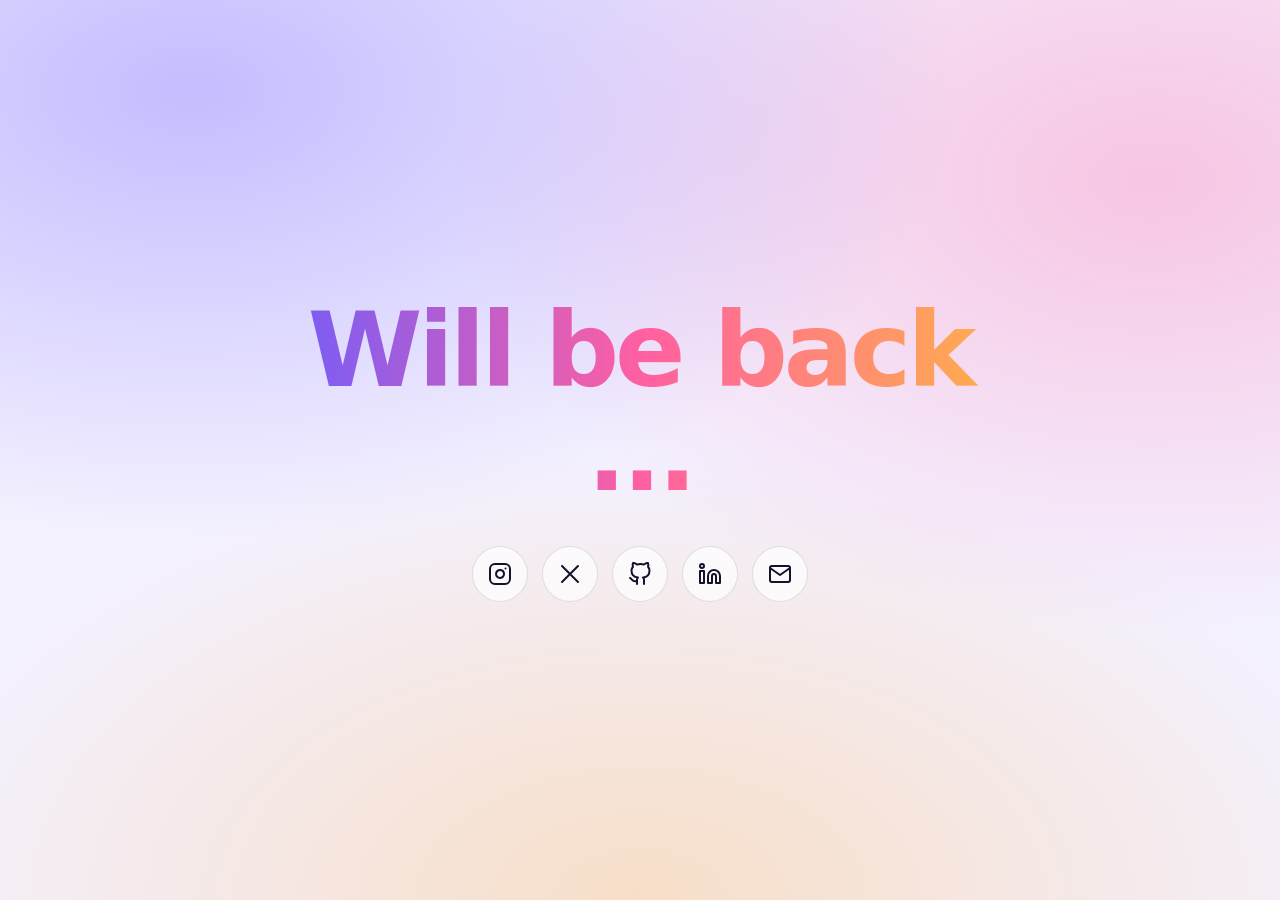
==== index.html @ ac41751f "Rename under.html to index.html" ====
<!DOCTYPE html>
<html lang="en">
<head>
<meta charset="utf-8">
<meta name="viewport" content="width=device-width, initial-scale=1, viewport-fit=cover">
<title>Kabir Rajbanshi | Website</title>
<style>
:root{--bg:#f4f1ff;--text:#14122b;--g1:#6a5cff;--g2:#ff5fa2;--g3:#ffb347;--pill:rgba(255,255,255,.7);--line:rgba(20,18,43,.12);
box-sizing:border-box;padding-top:env(safe-area-inset-top,0px);padding-bottom:env(safe-area-inset-bottom,0px)}
@media (prefers-color-scheme:dark){:root:not([data-theme="light"]){--bg:#0d0b1e;--text:#f4f2ff;--pill:rgba(255,255,255,.06);--line:rgba(255,255,255,.14)}}
:root[data-theme="dark"]{--bg:#0d0b1e;--text:#f4f2ff;--pill:rgba(255,255,255,.06);--line:rgba(255,255,255,.14)}
html{scroll-padding-top:env(safe-area-inset-top,0px)}
*{box-sizing:border-box}
body{margin:0;min-height:100vh;display:flex;align-items:center;justify-content:center;padding:24px;text-align:center;color:var(--text);
font-family:system-ui,-apple-system,"Segoe UI",Roboto,sans-serif;
background:radial-gradient(60% 50% at 15% 10%,color-mix(in srgb,var(--g1) 35%,transparent),transparent),
radial-gradient(55% 50% at 90% 20%,color-mix(in srgb,var(--g2) 30%,transparent),transparent),
radial-gradient(60% 50% at 50% 100%,color-mix(in srgb,var(--g3) 30%,transparent),transparent),var(--bg)}
main{width:100%;max-width:760px}
h1{margin:0 0 40px;font-size:clamp(44px,12vw,104px);line-height:1;letter-spacing:-.04em;font-weight:800;
background:linear-gradient(90deg,var(--g1),var(--g2),var(--g3));-webkit-background-clip:text;background-clip:text;color:transparent}
nav{display:flex;flex-wrap:wrap;justify-content:center;gap:14px}
nav a{width:56px;height:56px;display:flex;align-items:center;justify-content:center;border-radius:50%;border:1px solid var(--line);background:var(--pill);color:var(--text);backdrop-filter:blur(6px);transition:border-color .15s,color .15s}
nav a:hover,nav a:focus-visible{border-color:var(--g2);color:var(--g2);outline:none}
svg{width:24px;height:24px;fill:none;stroke:currentColor;stroke-width:2;stroke-linecap:round;stroke-linejoin:round}
</style>
</head>
<body>
<main>
  <h1>Will be back ...</h1>
  <nav aria-label="Social links">
    <a href="https://instagram.com/rkbr234" aria-label="Instagram"><svg viewBox="0 0 24 24"><rect x="2" y="2" width="20" height="20" rx="5"/><path d="M16 11.37A4 4 0 1 1 12.63 8 4 4 0 0 1 16 11.37z"/><path d="M17.5 6.5h.01"/></svg></a>
    <a href="https://x.com/kabirrajbanshi" aria-label="X"><svg viewBox="0 0 24 24"><path d="M4 4l16 16M20 4L4 20"/></svg></a>
    <a href="https://github.com/rajkabir234" aria-label="GitHub"><svg viewBox="0 0 24 24"><path d="M9 19c-5 1.5-5-2.5-7-3m14 6v-3.87a3.37 3.37 0 0 0-.94-2.61c3.14-.35 6.44-1.54 6.44-7A5.44 5.44 0 0 0 20 4.77 5.07 5.07 0 0 0 19.91 1S18.73.65 16 2.48a13.38 13.38 0 0 0-7 0C6.27.65 5.09 1 5.09 1A5.07 5.07 0 0 0 5 4.77a5.44 5.44 0 0 0-1.5 3.78c0 5.42 3.3 6.61 6.44 7A3.37 3.37 0 0 0 9 18.13V22"/></svg></a>
    <a href="https://linkedin.com/in/kabir-rajbanshi" aria-label="LinkedIn"><svg viewBox="0 0 24 24"><path d="M16 8a6 6 0 0 1 6 6v7h-4v-7a2 2 0 0 0-2-2 2 2 0 0 0-2 2v7h-4v-7a6 6 0 0 1 6-6z"/><rect x="2" y="9" width="4" height="12"/><circle cx="4" cy="4" r="2"/></svg></a>
    <a href="mailto:rajkabir234@gmail.com" aria-label="Email"><svg viewBox="0 0 24 24"><path d="M4 4h16c1.1 0 2 .9 2 2v12c0 1.1-.9 2-2 2H4c-1.1 0-2-.9-2-2V6c0-1.1.9-2 2-2z"/><path d="M22 6l-10 7L2 6"/></svg></a>
  </nav>
</main>
</body>
</html>
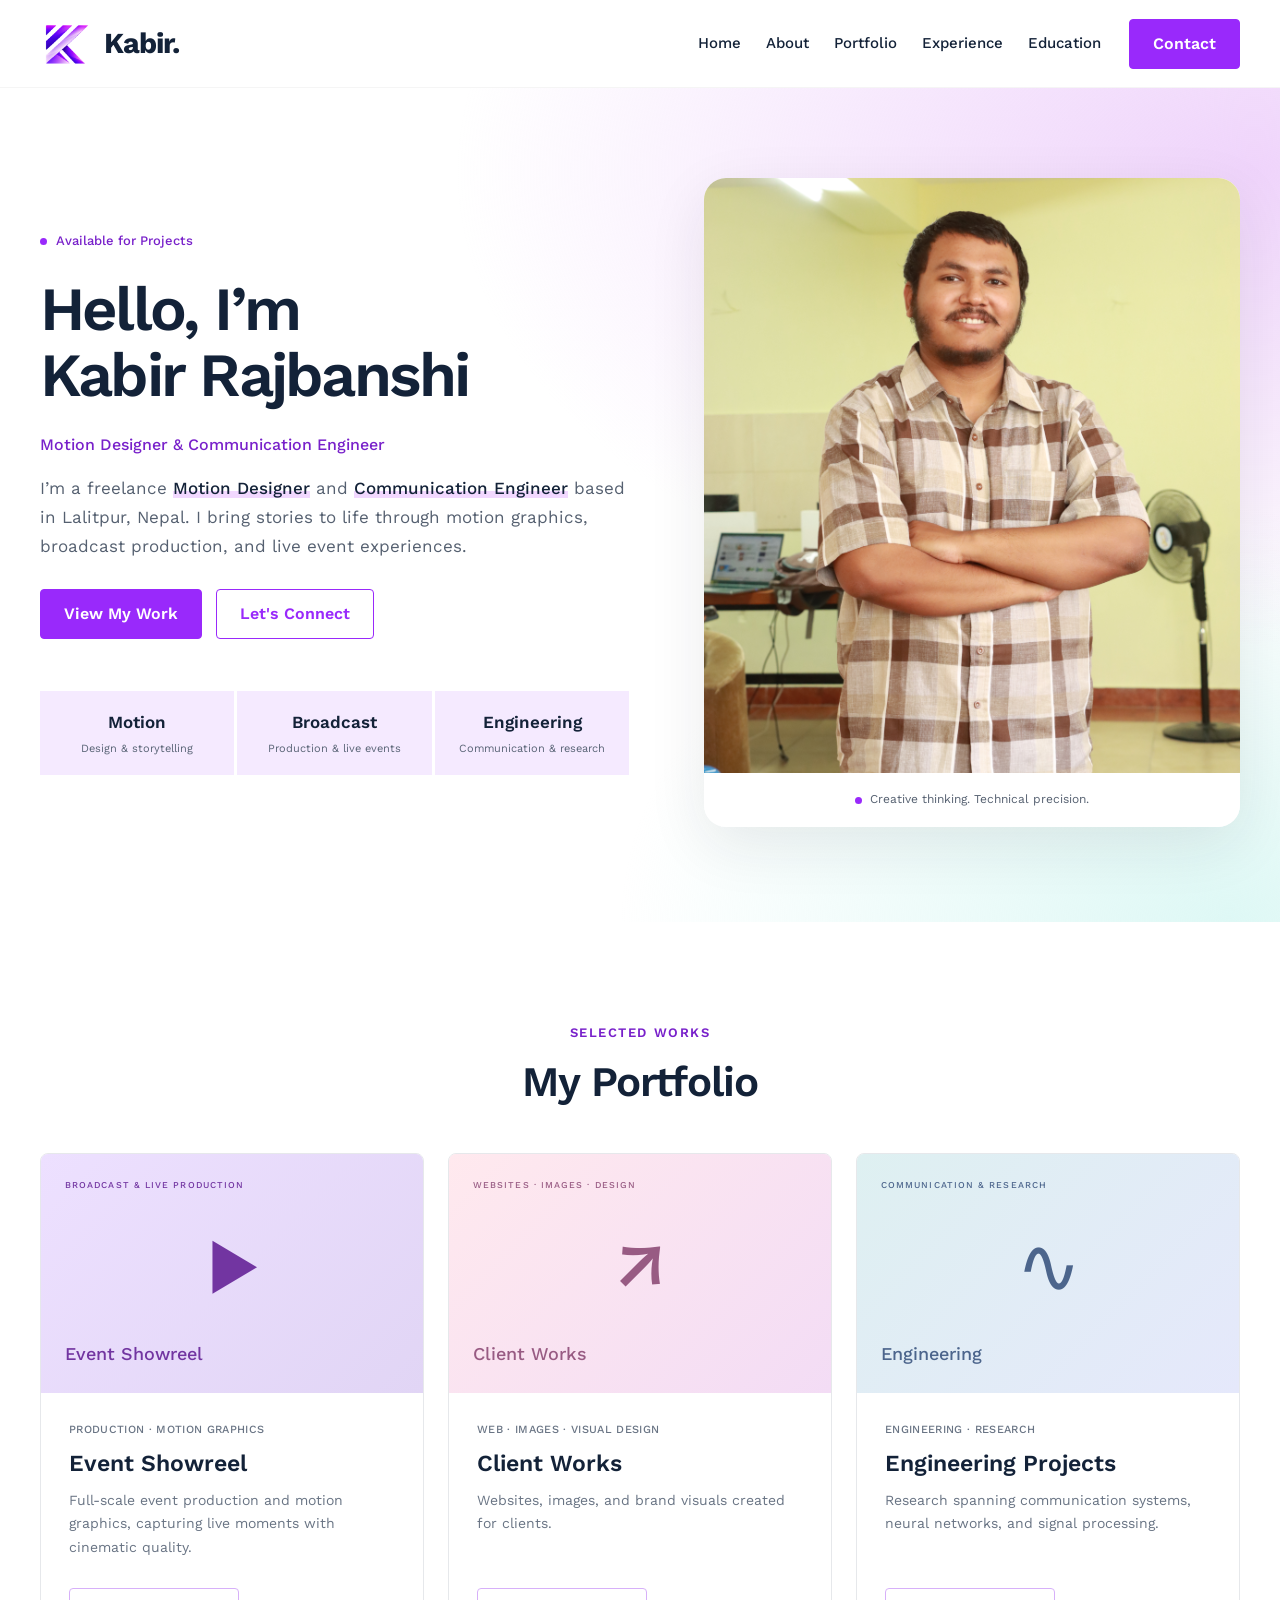
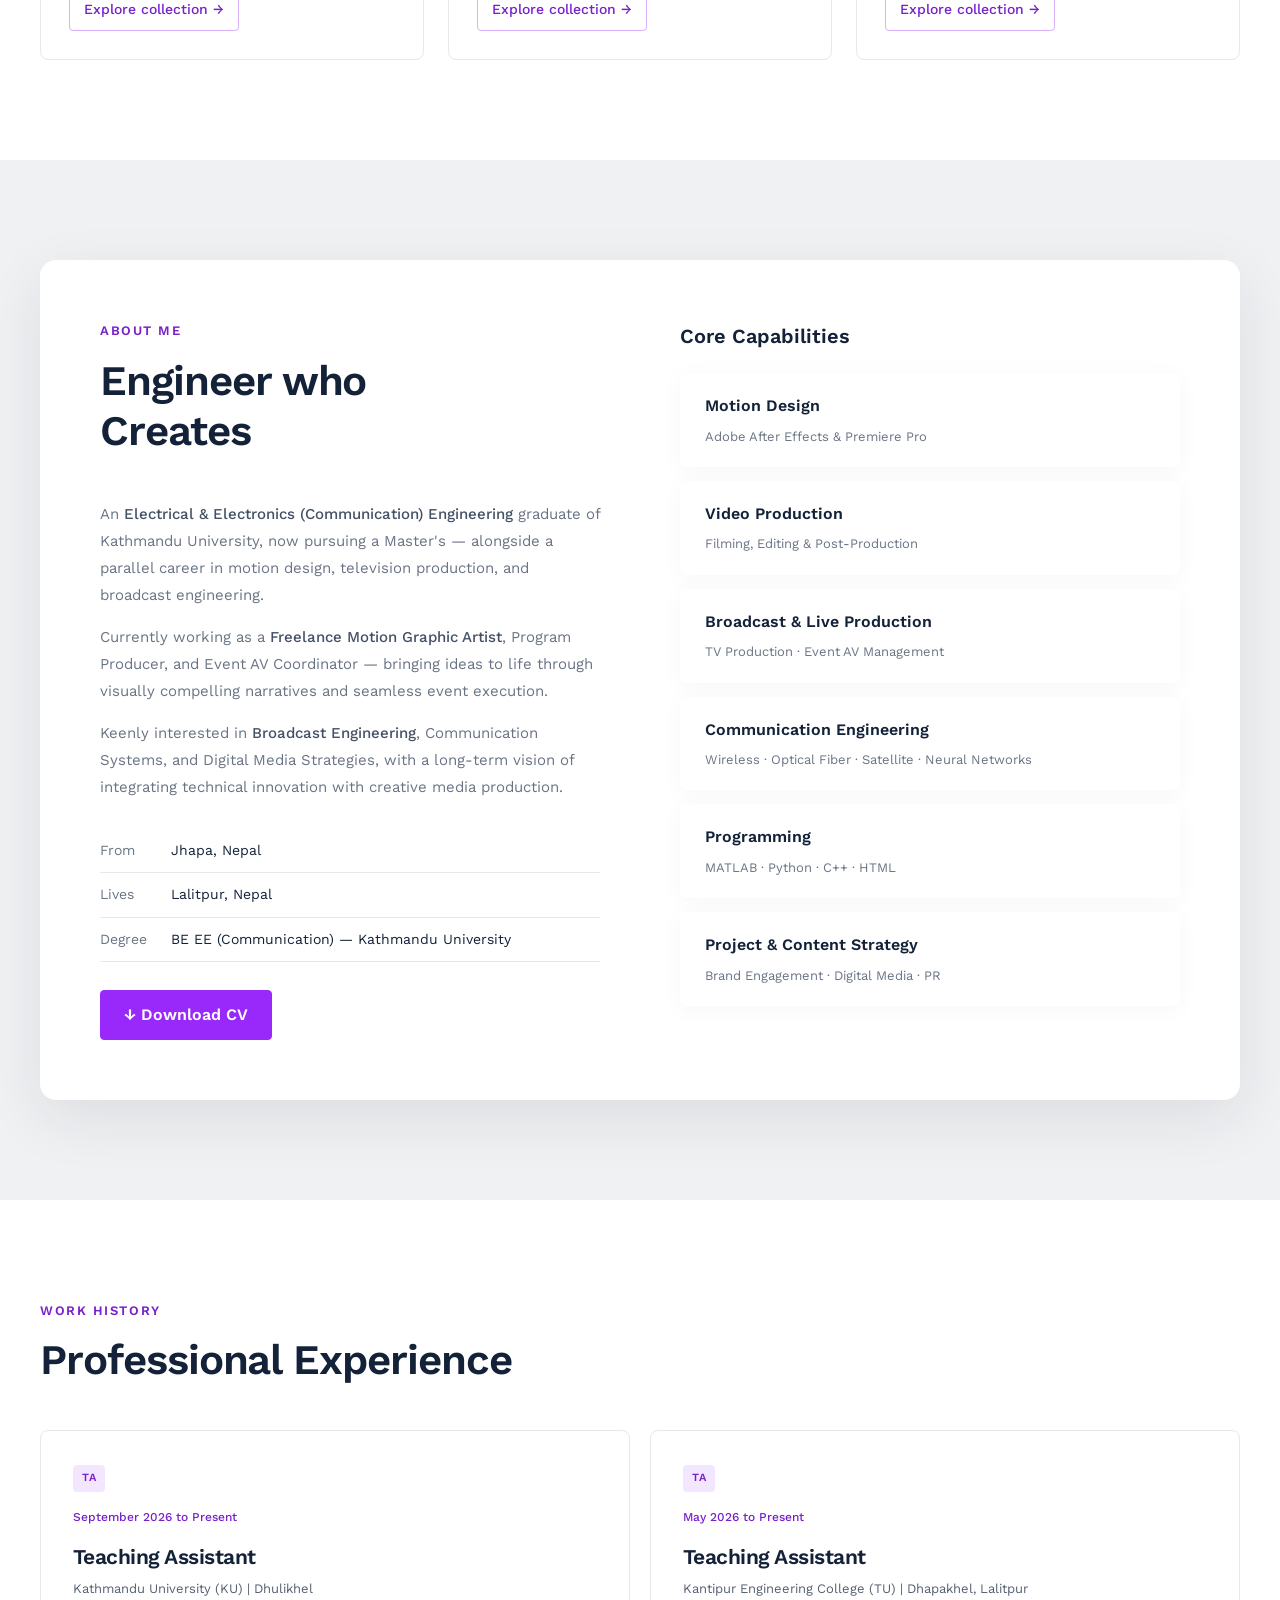
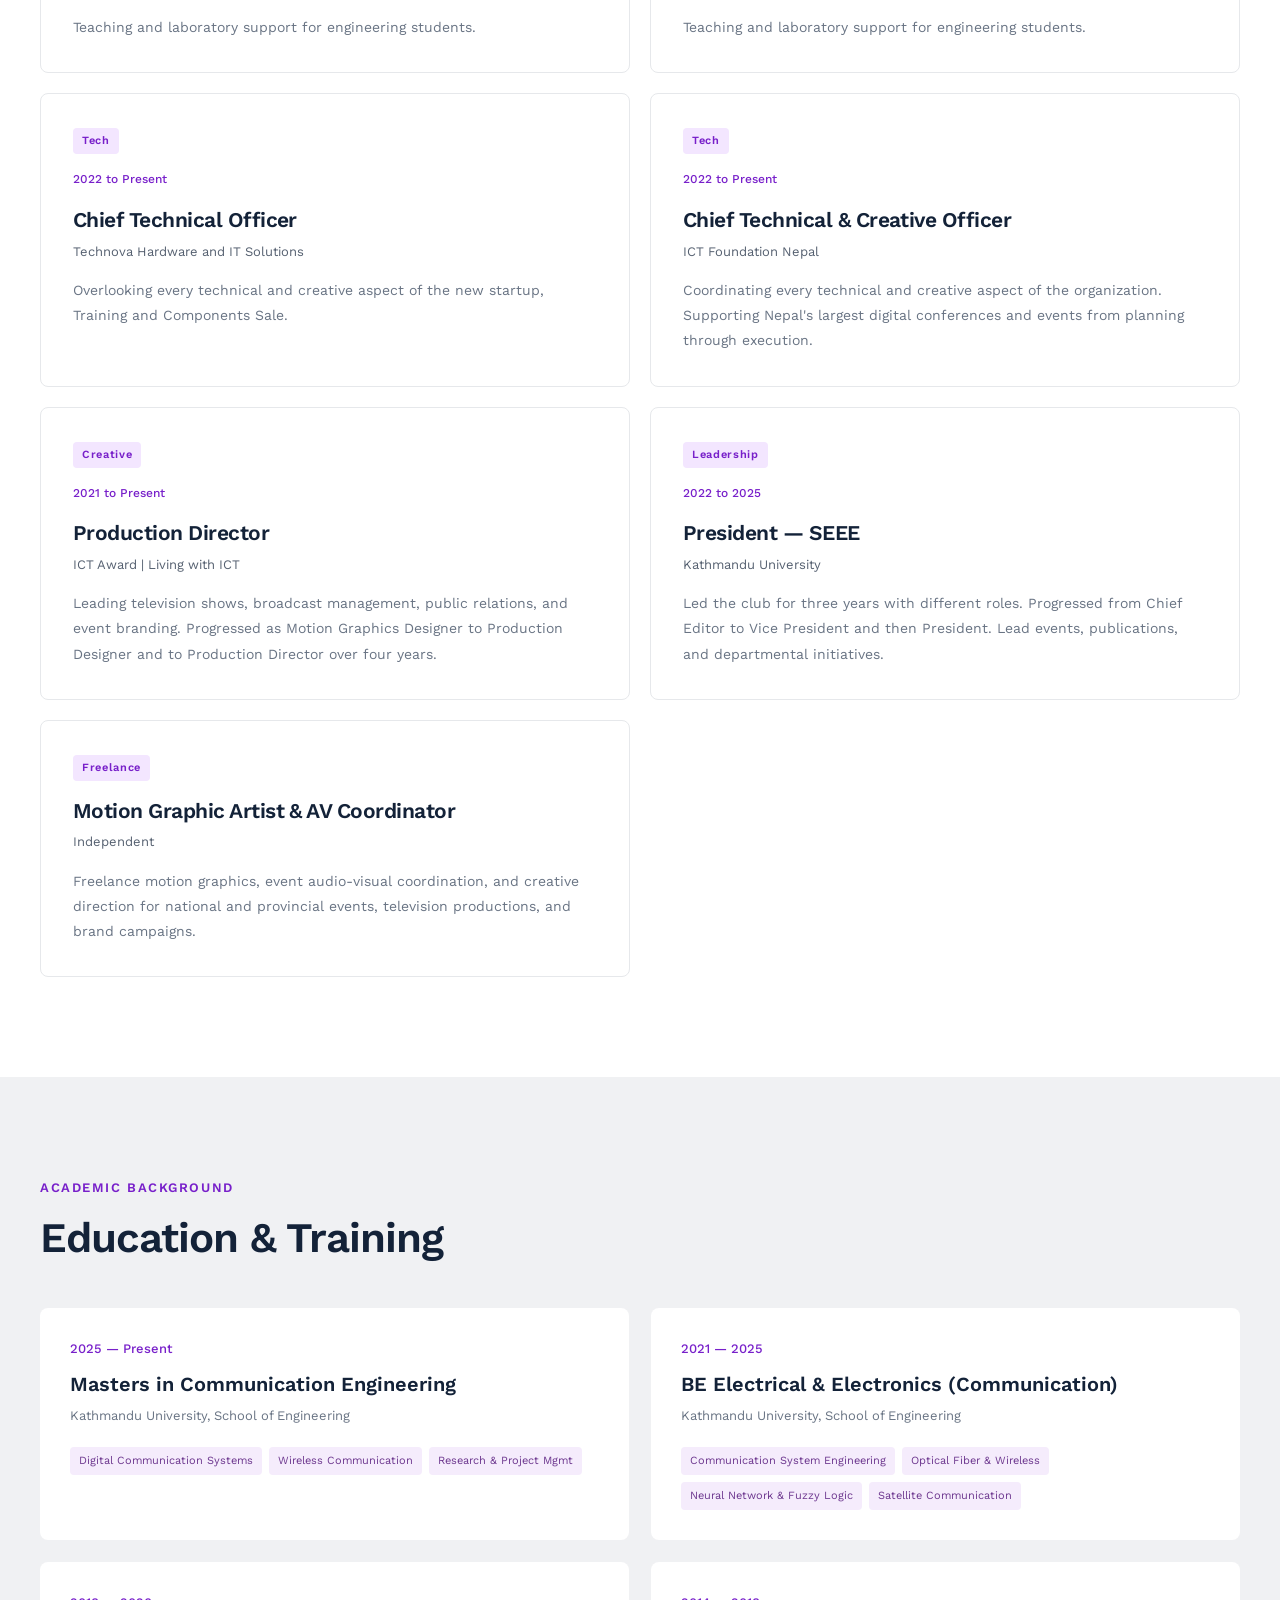
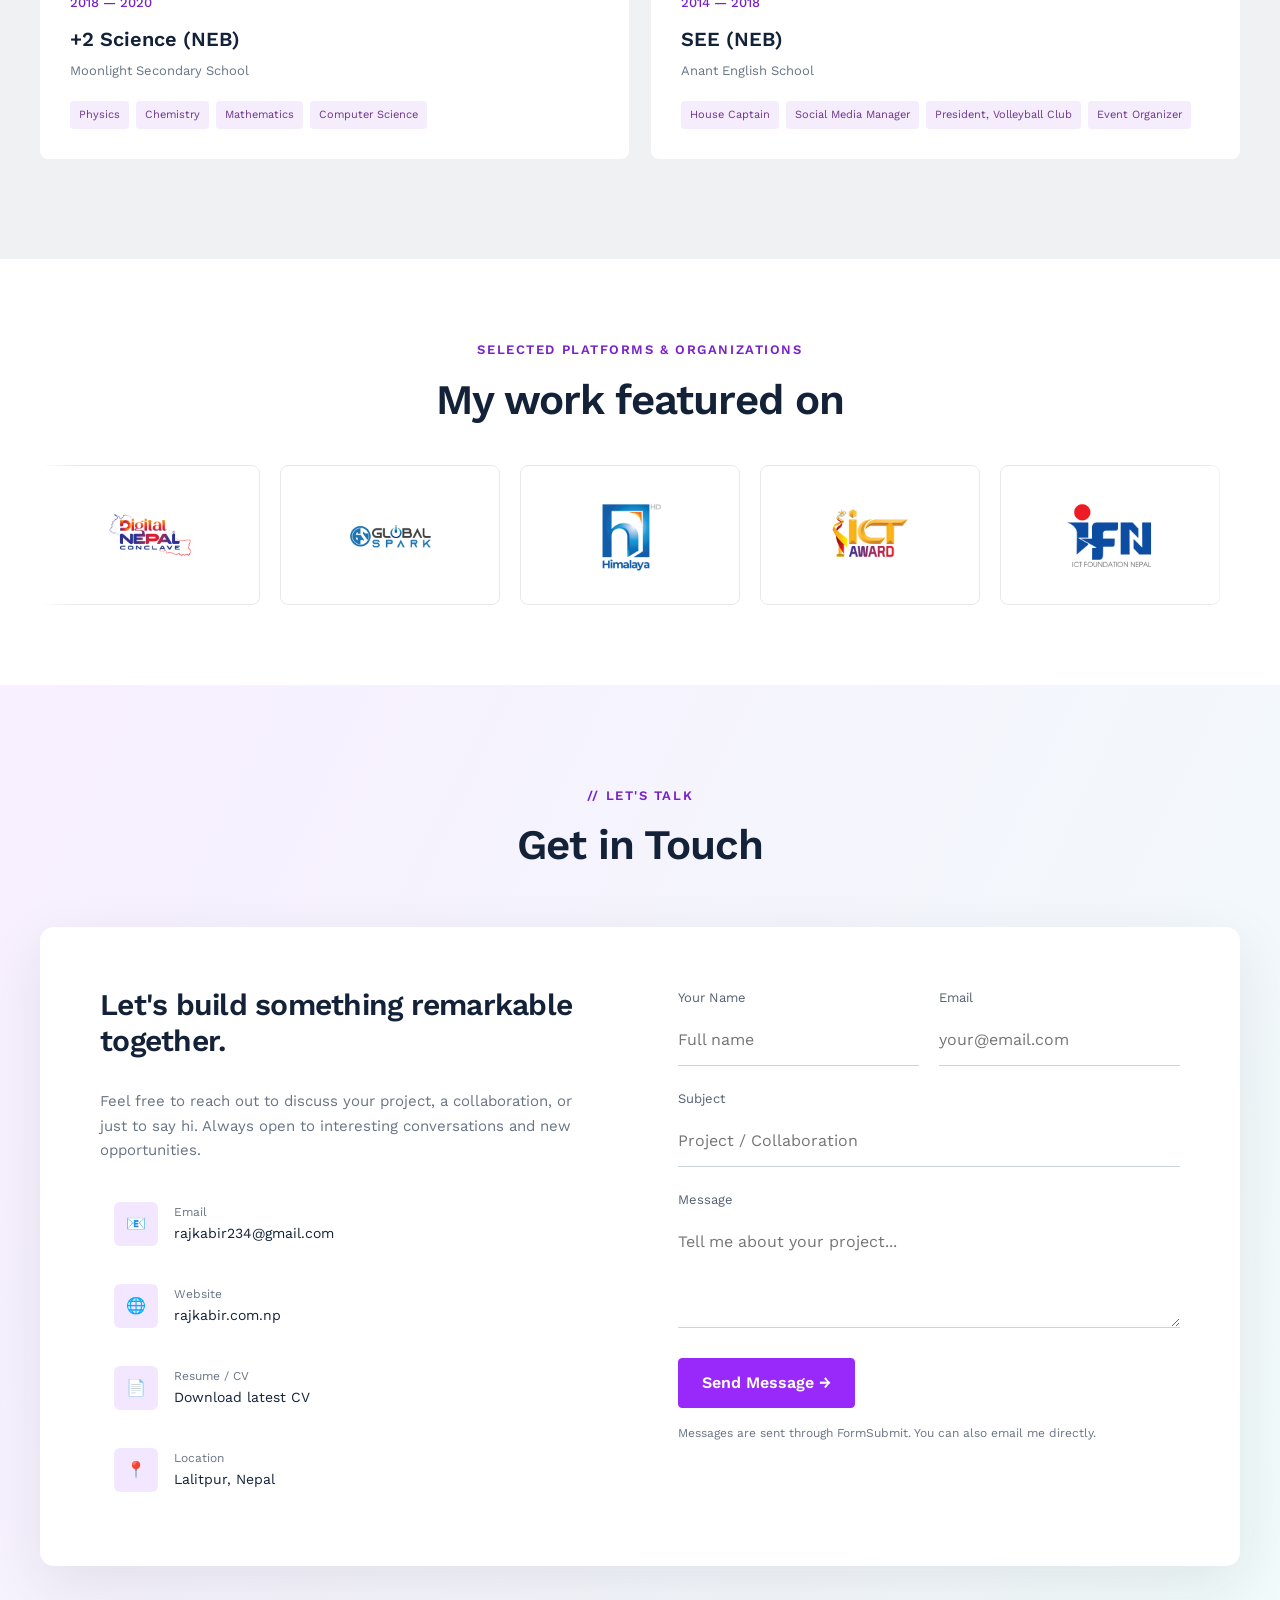
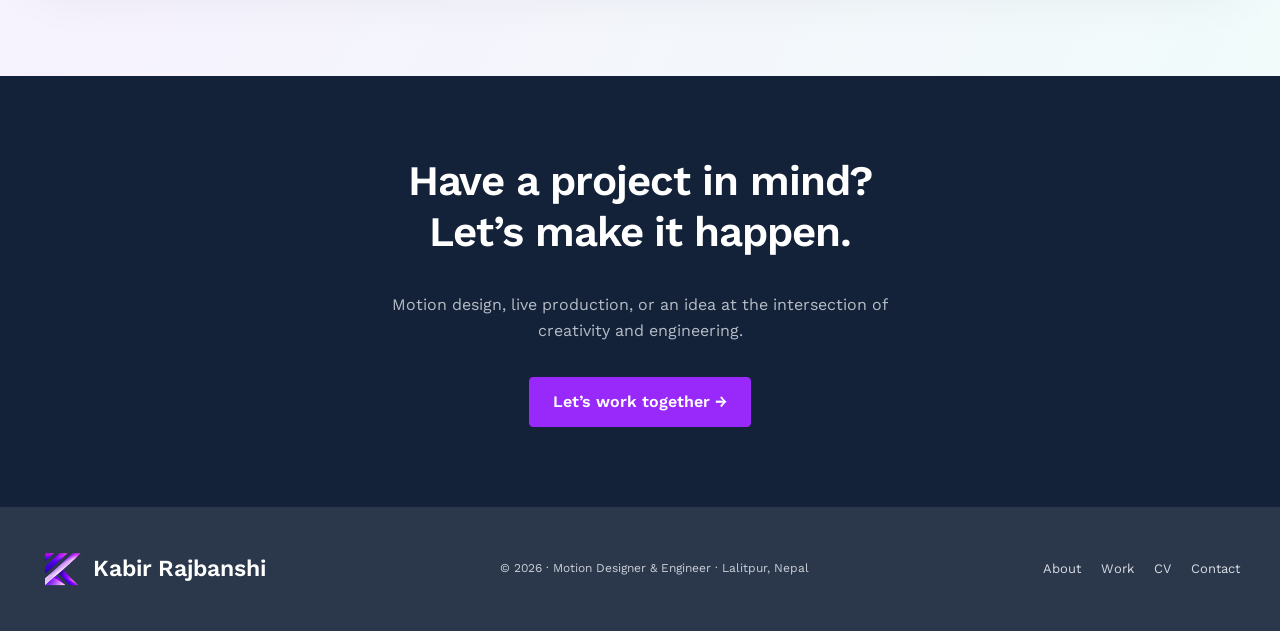
==== commit 3e61f1ca: "Add portfolio website and Cloudflare Pages build" ====
--- a/index.html
+++ b/index.html
@@ -1,40 +1,307 @@
 <!DOCTYPE html>
 <html lang="en">
 <head>
-<meta charset="utf-8">
-<meta name="viewport" content="width=device-width, initial-scale=1, viewport-fit=cover">
-<title>Kabir Rajbanshi | Website</title>
-<style>
-:root{--bg:#f4f1ff;--text:#14122b;--g1:#6a5cff;--g2:#ff5fa2;--g3:#ffb347;--pill:rgba(255,255,255,.7);--line:rgba(20,18,43,.12);
-box-sizing:border-box;padding-top:env(safe-area-inset-top,0px);padding-bottom:env(safe-area-inset-bottom,0px)}
-@media (prefers-color-scheme:dark){:root:not([data-theme="light"]){--bg:#0d0b1e;--text:#f4f2ff;--pill:rgba(255,255,255,.06);--line:rgba(255,255,255,.14)}}
-:root[data-theme="dark"]{--bg:#0d0b1e;--text:#f4f2ff;--pill:rgba(255,255,255,.06);--line:rgba(255,255,255,.14)}
-html{scroll-padding-top:env(safe-area-inset-top,0px)}
-*{box-sizing:border-box}
-body{margin:0;min-height:100vh;display:flex;align-items:center;justify-content:center;padding:24px;text-align:center;color:var(--text);
-font-family:system-ui,-apple-system,"Segoe UI",Roboto,sans-serif;
-background:radial-gradient(60% 50% at 15% 10%,color-mix(in srgb,var(--g1) 35%,transparent),transparent),
-radial-gradient(55% 50% at 90% 20%,color-mix(in srgb,var(--g2) 30%,transparent),transparent),
-radial-gradient(60% 50% at 50% 100%,color-mix(in srgb,var(--g3) 30%,transparent),transparent),var(--bg)}
-main{width:100%;max-width:760px}
-h1{margin:0 0 40px;font-size:clamp(44px,12vw,104px);line-height:1;letter-spacing:-.04em;font-weight:800;
-background:linear-gradient(90deg,var(--g1),var(--g2),var(--g3));-webkit-background-clip:text;background-clip:text;color:transparent}
-nav{display:flex;flex-wrap:wrap;justify-content:center;gap:14px}
-nav a{width:56px;height:56px;display:flex;align-items:center;justify-content:center;border-radius:50%;border:1px solid var(--line);background:var(--pill);color:var(--text);backdrop-filter:blur(6px);transition:border-color .15s,color .15s}
-nav a:hover,nav a:focus-visible{border-color:var(--g2);color:var(--g2);outline:none}
-svg{width:24px;height:24px;fill:none;stroke:currentColor;stroke-width:2;stroke-linecap:round;stroke-linejoin:round}
-</style>
-</head>
+<meta charset="UTF-8">
+<meta name="viewport" content="width=device-width, initial-scale=1.0">
+<title>Kabir Rajbanshi | Portfolio Website</title>
+<link rel="preconnect" href="https://fonts.googleapis.com">
+<link href="https://fonts.googleapis.com/css2?family=Work+Sans:wght@300;400;500;600;700&display=swap" rel="stylesheet">
+
+<link rel="stylesheet" href="site.css?v=work-history-1">
+<meta name="description" content="Kabir Rajbanshi — motion designer and communication engineer in Nepal. Explore broadcast production, live events, and engineering research."><link rel="icon" type="image/png" href="assets/kabir-logo.png"><link rel="apple-touch-icon" href="assets/kabir-logo.png"><meta name="theme-color" content="#9929fb"></head>
 <body>
-<main>
-  <h1>Will be back ...</h1>
-  <nav aria-label="Social links">
-    <a href="https://instagram.com/rkbr234" aria-label="Instagram"><svg viewBox="0 0 24 24"><rect x="2" y="2" width="20" height="20" rx="5"/><path d="M16 11.37A4 4 0 1 1 12.63 8 4 4 0 0 1 16 11.37z"/><path d="M17.5 6.5h.01"/></svg></a>
-    <a href="https://x.com/kabirrajbanshi" aria-label="X"><svg viewBox="0 0 24 24"><path d="M4 4l16 16M20 4L4 20"/></svg></a>
-    <a href="https://github.com/rajkabir234" aria-label="GitHub"><svg viewBox="0 0 24 24"><path d="M9 19c-5 1.5-5-2.5-7-3m14 6v-3.87a3.37 3.37 0 0 0-.94-2.61c3.14-.35 6.44-1.54 6.44-7A5.44 5.44 0 0 0 20 4.77 5.07 5.07 0 0 0 19.91 1S18.73.65 16 2.48a13.38 13.38 0 0 0-7 0C6.27.65 5.09 1 5.09 1A5.07 5.07 0 0 0 5 4.77a5.44 5.44 0 0 0-1.5 3.78c0 5.42 3.3 6.61 6.44 7A3.37 3.37 0 0 0 9 18.13V22"/></svg></a>
-    <a href="https://linkedin.com/in/kabir-rajbanshi" aria-label="LinkedIn"><svg viewBox="0 0 24 24"><path d="M16 8a6 6 0 0 1 6 6v7h-4v-7a2 2 0 0 0-2-2 2 2 0 0 0-2 2v7h-4v-7a6 6 0 0 1 6-6z"/><rect x="2" y="9" width="4" height="12"/><circle cx="4" cy="4" r="2"/></svg></a>
-    <a href="mailto:rajkabir234@gmail.com" aria-label="Email"><svg viewBox="0 0 24 24"><path d="M4 4h16c1.1 0 2 .9 2 2v12c0 1.1-.9 2-2 2H4c-1.1 0-2-.9-2-2V6c0-1.1.9-2 2-2z"/><path d="M22 6l-10 7L2 6"/></svg></a>
-  </nav>
-</main>
-</body>
+
+<canvas id="bg-canvas"></canvas>
+<div id="cur-dot"></div>
+<div id="cur-ring"></div>
+
+<!-- ── NAV ── -->
+<nav aria-label="Main navigation"><a href="#home" class="nav-logo"><img class="brand-logo" src="assets/kabir-logo.png" alt="" width="52" height="52"><strong>Kabir.</strong></a><button class="menu-toggle" type="button" aria-expanded="false" aria-controls="main-links">Menu ☰</button><ul class="nav-links" id="main-links"><li><a href="#home">Home</a></li><li><a href="#about">About</a></li><li><a href="#portfolio">Portfolio</a></li><li><a href="#experience">Experience</a></li><li><a href="#education">Education</a></li></ul><a href="#contact" class="nav-cta">Contact</a></nav>
+
+<!-- ── HERO ── -->
+<section id="home">
+  <div class="hero-inner">
+    <div class="hero-left">
+      <div class="hero-eyebrow">
+        <span class="hero-eyebrow-dot"></span>
+        Available for Projects
+      </div>
+      <h1 class="hero-hd">Hello, I’m<br>Kabir Rajbanshi</h1>
+      <div class="hero-role">Motion Designer &amp; Communication Engineer</div>
+      <p class="hero-desc">I’m a freelance <strong>Motion Designer</strong> and <strong>Communication Engineer</strong> based in Lalitpur, Nepal. I bring stories to life through motion graphics, broadcast production, and live event experiences.</p>
+      <div class="hero-btns">
+        <a href="#portfolio" class="btn-solid">View My Work</a>
+        <a href="#contact" class="btn-outline">Let's Connect</a>
+      </div>
+      <div class="hero-summary"><div><strong>Motion</strong><span>Design &amp; storytelling</span></div><div><strong>Broadcast</strong><span>Production &amp; live events</span></div><div><strong>Engineering</strong><span>Communication &amp; research</span></div></div>
+    </div>
+
+    <div class="hero-card"><img class="hero-img" src="assets/kabir-portrait.jpg" alt="Kabir Rajbanshi" fetchpriority="high" decoding="async"><span class="portrait-caption"><span></span> Creative thinking. Technical precision.</span></div>
+  </div>
+</section>
+
+<!-- ── PORTFOLIO ── -->
+<section id="portfolio" class="sec" >
+  <div class="sec-inner">
+    <div class="reveal">
+      <div class="sec-label">Selected Works</div>
+      <h2 class="sec-title">My <span class="acc ital">Portfolio</span></h2>
+    </div>
+    <div class="port-grid reveal">
+      <a class="port-card" href="event-showreel.html" aria-label="Open event showreel">
+        <div class="port-img-wrap">
+          <div class="category-art category-1" aria-hidden="true"><span>BROADCAST & LIVE PRODUCTION</span><strong>▶</strong><b>Event Showreel</b></div>
+        </div>
+        <div class="port-info">
+          <div class="port-cat">Production · Motion Graphics</div>
+          <div class="port-title">Event Showreel</div>
+          <div class="port-desc">Full-scale event production and motion graphics, capturing live moments with cinematic quality.</div>
+        </div>
+        <div class="port-hover"><div class="port-hover-btn">Explore collection →</div></div>
+      </a>
+      <a class="port-card" href="client-works.html" aria-label="Open client works">
+        <div class="port-img-wrap">
+          <div class="category-art category-2" aria-hidden="true"><span>WEBSITES · IMAGES · DESIGN</span><strong>↗</strong><b>Client Works</b></div>
+        </div>
+        <div class="port-info">
+          <div class="port-cat">Web · Images · Visual Design</div>
+          <div class="port-title">Client Works</div>
+          <div class="port-desc">Websites, images, and brand visuals created for clients.</div>
+        </div>
+        <div class="port-hover"><div class="port-hover-btn">Explore collection →</div></div>
+      </a>
+      <a class="port-card" href="engineering-projects.html" aria-label="Open engineering projects">
+        <div class="port-img-wrap">
+          <div class="category-art category-3" aria-hidden="true"><span>COMMUNICATION & RESEARCH</span><strong>∿</strong><b>Engineering</b></div>
+        </div>
+        <div class="port-info">
+          <div class="port-cat">Engineering · Research</div>
+          <div class="port-title">Engineering Projects</div>
+          <div class="port-desc">Research spanning communication systems, neural networks, and signal processing.</div>
+        </div>
+        <div class="port-hover"><div class="port-hover-btn">Explore collection →</div></div>
+      </a>
+    </div>
+  </div>
+</section>
+<!-- ── ABOUT ── -->
+<section id="about" class="sec">
+  <div class="sec-inner about-grid reveal">
+    <div>
+      <div class="sec-label">About Me</div>
+      <h2 class="sec-title">Engineer <span class="ital acc">who</span><br>Creates</h2>
+      <p class="about-text">
+        An <strong>Electrical & Electronics (Communication) Engineering</strong> graduate of Kathmandu University, now pursuing a Master's — alongside a parallel career in motion design, television production, and broadcast engineering.
+      </p>
+      <p class="about-text">
+        Currently working as a <strong>Freelance Motion Graphic Artist</strong>, Program Producer, and Event AV Coordinator — bringing ideas to life through visually compelling narratives and seamless event execution.
+      </p>
+      <p class="about-text">
+        Keenly interested in <strong>Broadcast Engineering</strong>, Communication Systems, and Digital Media Strategies, with a long-term vision of integrating technical innovation with creative media production.
+      </p>
+      <div class="about-details">
+        <div class="detail-row"><span class="dk">From</span><span class="dv">Jhapa, Nepal</span></div>
+        <div class="detail-row"><span class="dk">Lives</span><span class="dv">Lalitpur, Nepal</span></div>
+        
+        <div class="detail-row"><span class="dk">Degree</span><span class="dv">BE EE (Communication) — Kathmandu University</span></div>
+      </div>
+      <a href="CV_Kabir%20Rajbanshi.pdf" class="btn-solid" target="_blank">↓ Download CV</a>
+    </div>
+    <div>
+      <div class="skills-label">Core Capabilities</div>
+      <div class="skill-block">
+        <div class="sk-top"><span class="sk-name">Motion Design</span></div>
+        <div class="sk-sub">Adobe After Effects & Premiere Pro</div>
+        
+      </div>
+      <div class="skill-block">
+        <div class="sk-top"><span class="sk-name">Video Production</span></div>
+        <div class="sk-sub">Filming, Editing & Post-Production</div>
+        
+      </div>
+      <div class="skill-block">
+        <div class="sk-top"><span class="sk-name">Broadcast & Live Production</span></div>
+        <div class="sk-sub">TV Production · Event AV Management</div>
+        
+      </div>
+      <div class="skill-block">
+        <div class="sk-top"><span class="sk-name">Communication Engineering</span></div>
+        <div class="sk-sub">Wireless · Optical Fiber · Satellite · Neural Networks</div>
+        
+      </div>
+      <div class="skill-block">
+        <div class="sk-top"><span class="sk-name">Programming</span></div>
+        <div class="sk-sub">MATLAB · Python · C++ · HTML</div>
+        
+      </div>
+      <div class="skill-block">
+        <div class="sk-top"><span class="sk-name">Project & Content Strategy</span></div>
+        <div class="sk-sub">Brand Engagement · Digital Media · PR</div>
+        
+      </div>
+    </div>
+  </div>
+</section>
+
+<!-- ── EXPERIENCE ── -->
+<section id="experience" class="sec">
+  <div class="sec-inner">
+    <div class="reveal">
+      <div class="sec-label">Work History</div>
+      <h2 class="sec-title">Professional <span class="acc ital">Experience</span></h2>
+    </div>
+    <div class="exp-grid reveal">
+<article class="exp-card"><div class="exp-category">TA</div><div class="exp-period">September 2026 to Present</div><h3 class="exp-title">Teaching Assistant</h3><div class="exp-org">Kathmandu University (KU) | Dhulikhel</div><p class="exp-desc">Teaching and laboratory support for engineering students.</p></article>
+<article class="exp-card"><div class="exp-category">TA</div><div class="exp-period">May 2026 to Present</div><h3 class="exp-title">Teaching Assistant</h3><div class="exp-org">Kantipur Engineering College (TU) | Dhapakhel, Lalitpur</div><p class="exp-desc">Teaching and laboratory support for engineering students.</p></article>
+<article class="exp-card"><div class="exp-category">Tech</div><div class="exp-period">2022 to Present</div><h3 class="exp-title">Chief Technical Officer</h3><div class="exp-org">Technova Hardware and IT Solutions</div><p class="exp-desc">Overlooking every technical and creative aspect of the new startup, Training and Components Sale.</p></article>
+<article class="exp-card"><div class="exp-category">Tech</div><div class="exp-period">2022 to Present</div><h3 class="exp-title">Chief Technical &amp; Creative Officer</h3><div class="exp-org">ICT Foundation Nepal</div><p class="exp-desc">Coordinating every technical and creative aspect of the organization. Supporting Nepal&#x27;s largest digital conferences and events from planning through execution.</p></article>
+<article class="exp-card"><div class="exp-category">Creative</div><div class="exp-period">2021 to Present</div><h3 class="exp-title">Production Director</h3><div class="exp-org">ICT Award | Living with ICT</div><p class="exp-desc">Leading television shows, broadcast management, public relations, and event branding. Progressed as Motion Graphics Designer to Production Designer and to Production Director over four years.</p></article>
+<article class="exp-card"><div class="exp-category">Leadership</div><div class="exp-period">2022 to 2025</div><h3 class="exp-title">President — SEEE</h3><div class="exp-org">Kathmandu University</div><p class="exp-desc">Led the club for three years with different roles. Progressed from Chief Editor to Vice President and then President. Lead events, publications, and departmental initiatives.</p></article>
+<article class="exp-card"><div class="exp-category">Freelance</div><h3 class="exp-title">Motion Graphic Artist &amp; AV Coordinator</h3><div class="exp-org">Independent</div><p class="exp-desc">Freelance motion graphics, event audio-visual coordination, and creative direction for national and provincial events, television productions, and brand campaigns.</p></article>
+    </div>
+  </div>
+</section>
+
+<!-- ── EDUCATION ── -->
+<section id="education" class="sec">
+  <div class="sec-inner">
+    <div class="reveal">
+      <div class="sec-label">Academic Background</div>
+      <h2 class="sec-title">Education <span class="out">&</span> <span class="acc ital">Training</span></h2>
+    </div>
+    <div class="edu-timeline reveal">
+      <div class="edu-item">
+        <div class="edu-year">2025 — Present</div>
+        <div>
+          <div class="edu-degree">Masters in Communication Engineering</div>
+          <div class="edu-inst">Kathmandu University, School of Engineering</div>
+          <div class="edu-tags">
+            <span class="edu-tag">Digital Communication Systems</span>
+            <span class="edu-tag">Wireless Communication</span>
+            <span class="edu-tag">Research & Project Mgmt</span>
+          </div>
+        </div>
+      </div>
+      <div class="edu-item">
+        <div class="edu-year">2021 — 2025</div>
+        <div>
+          <div class="edu-degree">BE Electrical & Electronics (Communication)</div>
+          <div class="edu-inst">Kathmandu University, School of Engineering</div>
+          <div class="edu-tags">
+            <span class="edu-tag">Communication System Engineering</span>
+            <span class="edu-tag">Optical Fiber & Wireless</span>
+            <span class="edu-tag">Neural Network & Fuzzy Logic</span>
+            <span class="edu-tag">Satellite Communication</span>
+          </div>
+        </div>
+      </div>
+      <div class="edu-item">
+        <div class="edu-year">2018 — 2020</div>
+        <div>
+          <div class="edu-degree">+2 Science (NEB)</div>
+          <div class="edu-inst">Moonlight Secondary School</div>
+          <div class="edu-tags">
+            <span class="edu-tag">Physics</span><span class="edu-tag">Chemistry</span>
+            <span class="edu-tag">Mathematics</span><span class="edu-tag">Computer Science</span>
+          </div>
+        </div>
+      </div>
+      <div class="edu-item">
+        <div class="edu-year">2014 — 2018</div>
+        <div>
+          <div class="edu-degree">SEE (NEB)</div>
+          <div class="edu-inst">Anant English School</div>
+          <div class="edu-tags">
+            <span class="edu-tag">House Captain</span>
+            <span class="edu-tag">Social Media Manager</span>
+            <span class="edu-tag">President, Volleyball Club</span>
+            <span class="edu-tag">Event Organizer</span>
+          </div>
+        </div>
+      </div>
+    </div>
+  </div>
+</section>
+
+<!-- ── CLIENTS ── -->
+<section id="clients" class="sec" style="padding-top:80px;padding-bottom:80px;">
+  <div class="sec-inner">
+    <div class="reveal" style="text-align:center;margin-bottom:40px;">
+      <div class="sec-label" style="justify-content:center">Selected platforms & organizations</div>
+      <h2 class="sec-title" style="margin-bottom:0">My work <span class="acc ital">featured on</span></h2>
+    </div>
+    <div class="logo-marquee" id="featured-marquee"><div class="logo-track"><div class="featured-logos"><div class="featured-logo"><img src="Work%20Featured/dnc.png" alt="Digital Nepal Conclave" loading="lazy" width="220" height="100"></div><div class="featured-logo"><img src="Work%20Featured/global-spark.png" alt="Global Spark" loading="lazy" width="220" height="100"></div><div class="featured-logo"><img src="Work%20Featured/himalaya-tv.png" alt="Himalaya TV" loading="lazy" width="220" height="100"></div><div class="featured-logo"><img src="Work%20Featured/ict-award.png" alt="ICT Award" loading="lazy" width="220" height="100"></div><div class="featured-logo"><img src="Work%20Featured/ifn.png" alt="ICT Foundation Nepal" loading="lazy" width="220" height="100"></div><div class="featured-logo"><img src="Work%20Featured/kantipur-tv.png" alt="Kantipur TV" loading="lazy" width="220" height="100"></div><div class="featured-logo"><img src="Work%20Featured/KU.png" alt="Kathmandu University" loading="lazy" width="220" height="100"></div></div><div class="featured-logos logo-copy" aria-hidden="true"><div class="featured-logo"><img src="Work%20Featured/dnc.png" alt="" loading="lazy" width="220" height="100"></div><div class="featured-logo"><img src="Work%20Featured/global-spark.png" alt="" loading="lazy" width="220" height="100"></div><div class="featured-logo"><img src="Work%20Featured/himalaya-tv.png" alt="" loading="lazy" width="220" height="100"></div><div class="featured-logo"><img src="Work%20Featured/ict-award.png" alt="" loading="lazy" width="220" height="100"></div><div class="featured-logo"><img src="Work%20Featured/ifn.png" alt="" loading="lazy" width="220" height="100"></div><div class="featured-logo"><img src="Work%20Featured/kantipur-tv.png" alt="" loading="lazy" width="220" height="100"></div><div class="featured-logo"><img src="Work%20Featured/KU.png" alt="" loading="lazy" width="220" height="100"></div></div></div></div>
+  </div>
+</section>
+
+
+
+<!-- ── CONTACT ── -->
+<section id="contact" class="sec">
+  <div class="sec-inner">
+    <div class="reveal" style="text-align:center;margin-bottom:0">
+      <div class="sec-label" style="justify-content:center">// Let's Talk</div>
+      <h2 class="sec-title" style="margin-bottom:56px">Get in <span class="acc ital">Touch</span></h2>
+    </div>
+    <div class="contact-grid reveal">
+      <div>
+        <h3 class="contact-heading">Let's build something <span class="acc">remarkable</span> together.</h3>
+        <p class="contact-desc">Feel free to reach out to discuss your project, a collaboration, or just to say hi. Always open to interesting conversations and new opportunities.</p>
+        <div class="c-links">
+          <a href="mailto:rajkabir234@gmail.com" class="c-link">
+            <div class="c-link-icon">📧</div>
+            <div><span class="c-lbl">Email</span><span class="c-val">rajkabir234@gmail.com</span></div>
+          </a>
+          <a href="https://rajkabir.com.np" class="c-link" target="_blank">
+            <div class="c-link-icon">🌐</div>
+            <div><span class="c-lbl">Website</span><span class="c-val">rajkabir.com.np</span></div>
+          </a>
+          <a href="CV_Kabir%20Rajbanshi.pdf" class="c-link" target="_blank">
+            <div class="c-link-icon">📄</div>
+            <div><span class="c-lbl">Resume / CV</span><span class="c-val">Download latest CV</span></div>
+          </a>
+          <div class="c-link">
+            <div class="c-link-icon">📍</div>
+            <div><span class="c-lbl">Location</span><span class="c-val">Lalitpur, Nepal</span></div>
+          </div>
+        </div>
+      </div>
+      <form id="contact-form" action="https://formsubmit.co/rajkabir234@gmail.com" method="POST">
+        <input type="hidden" name="_subject" value="New portfolio inquiry — rajkabir.com.np">
+        <input type="hidden" name="_captcha" value="true">
+        <input type="hidden" name="_template" value="table">
+        <input type="text" name="_honey" style="display:none" tabindex="-1" autocomplete="off">
+        <div class="form-row"><div class="form-group"><label class="form-label" for="contact-name">Your Name</label><input id="contact-name" autocomplete="name" name="name" type="text" class="form-input" placeholder="Full name" required></div>
+        <div class="form-group"><label class="form-label" for="contact-email">Email</label><input id="contact-email" autocomplete="email" name="email" type="email" class="form-input" placeholder="your@email.com" required></div></div>
+        <div class="form-group"><label class="form-label" for="contact-subject">Subject</label><input id="contact-subject" name="subject" type="text" class="form-input" placeholder="Project / Collaboration" required></div>
+        <div class="form-group"><label class="form-label" for="contact-message">Message</label><textarea id="contact-message" name="message" class="form-textarea" placeholder="Tell me about your project..." required></textarea></div>
+        <button class="btn-solid" type="submit">Send Message →</button>
+        <p class="form-note">Messages are sent through FormSubmit. You can also email me directly.</p>
+      </form>
+    </div>
+  </div>
+</section>
+
+<!-- ── FOOTER ── -->
+<section class="project-cta"><h2>Have a project in mind?<br>Let’s make it happen.</h2><p>Motion design, live production, or an idea at the intersection of creativity and engineering.</p><a class="btn-solid" href="#contact">Let’s work together →</a></section><footer>
+  <div class="foot-inner">
+    <div class="foot-brand"><img class="brand-logo" src="assets/kabir-logo.png" alt="" width="44" height="44">Kabir <em>Rajbanshi</em></div>
+    <div class="foot-meta">© 2026 · Motion Designer & Engineer · Lalitpur, Nepal</div>
+    <div class="foot-links">
+      <a href="#about">About</a>
+      <a href="#portfolio">Work</a>
+      <a href="CV_Kabir%20Rajbanshi.pdf" target="_blank">CV</a>
+      <a href="#contact">Contact</a>
+    </div>
+  </div>
+</footer>
+
+
+<script>
+const toggle=document.querySelector('.menu-toggle');
+const links=document.querySelector('.nav-links');
+toggle.addEventListener('click',()=>{const open=toggle.getAttribute('aria-expanded')!=='true';toggle.setAttribute('aria-expanded',String(open));links.classList.toggle('is-open',open);});
+links.querySelectorAll('a').forEach(a=>a.addEventListener('click',()=>{toggle.setAttribute('aria-expanded','false');links.classList.remove('is-open');}));
+document.addEventListener('keydown',e=>{if(e.key==='Escape'){toggle.setAttribute('aria-expanded','false');links.classList.remove('is-open');}});
+</script></body>
 </html>
--- a/site.css
+++ b/site.css
@@ -0,0 +1,38 @@
+:root{--purple:#9929fb;--purple-dark:#7820ca;--pale:#f3e6ff;--ink:#132238;--muted:#697484;--line:#e6e8eb;--soft:#f0f1f3;--white:#fff;--shadow:0 18px 60px rgba(28,32,45,.09)}
+*,*::before,*::after{box-sizing:border-box}html{scroll-behavior:smooth;scroll-padding-top:100px}body{margin:0;color:var(--ink);background:white;font-family:'Work Sans',sans-serif;font-size:16px;line-height:1.65}a{color:var(--purple);text-decoration:none}button,input,textarea{font:inherit}img{max-width:100%}h1,h2,h3,p{margin-top:0}h1,h2,h3{line-height:1.2;letter-spacing:-.025em}h2{font-size:42px;font-weight:600}a,button{transition:background .2s,color .2s,box-shadow .2s,transform .2s}a:focus-visible,button:focus-visible,input:focus-visible,textarea:focus-visible{outline:3px solid var(--purple);outline-offset:4px}button{cursor:pointer}#cur-dot,#cur-ring,#bg-canvas{display:none}
+nav{position:sticky;top:0;z-index:100;background:rgba(255,255,255,.97);display:flex;align-items:center;gap:28px;min-height:88px;padding:14px max(24px,calc((100vw - 1200px)/2));border-bottom:1px solid #f5f5f5}nav .nav-logo{display:flex;align-items:center;gap:12px;margin-right:auto;color:var(--ink);white-space:nowrap}.brand-mark{display:grid;place-items:center;background:var(--purple);color:#fff;width:52px;height:52px;border-radius:50%;font-size:28px;font-weight:600}.nav-logo strong{font-size:29px;letter-spacing:-1px}.nav-links{display:flex;align-items:center;gap:25px;list-style:none;margin:0;padding:0}.nav-links a{font-size:15px;font-weight:500;color:var(--ink)}.nav-links a:hover{color:var(--purple)}.nav-cta,.btn-solid{display:inline-flex;align-items:center;justify-content:center;background:var(--purple);border:1px solid var(--purple);color:#fff;font-weight:600;padding:12px 23px;border-radius:4px;line-height:1.5}.nav-cta:hover,.btn-solid:hover{background:var(--purple-dark);box-shadow:0 6px 20px #9929fb25}.btn-outline{display:inline-flex;padding:12px 23px;border:1px solid var(--purple);border-radius:4px;color:var(--purple);font-weight:600;line-height:1.5}.btn-outline:hover{background:var(--pale)}.menu-toggle{display:none}
+#home{padding:90px 24px 95px;background:radial-gradient(ellipse at 98% 10%,#efd4fb 0,transparent 45%),radial-gradient(ellipse at 96% 100%,#def8f5 0,transparent 35%),#fff}.hero-inner{max-width:1200px;margin:auto;display:grid;grid-template-columns:1.1fr 1fr;align-items:center;gap:75px}.hero-eyebrow{color:var(--purple-dark);font-size:13px;font-weight:500;display:flex;gap:9px;align-items:center;margin-bottom:24px}.hero-eyebrow-dot{width:7px;height:7px;background:var(--purple);border-radius:50%}.hero-hd{font-size:clamp(44px,4.8vw,68px);font-weight:600;margin-bottom:24px;line-height:1.08;letter-spacing:-.045em}.hero-role{font-weight:500;color:var(--purple-dark);font-size:16px;margin-bottom:15px}.hero-desc{color:#556070;font-size:17px;line-height:1.7;margin-bottom:28px}.hero-desc strong{font-weight:500;color:var(--ink);background:linear-gradient(transparent 65%,#f2d8ff 65%)}.hero-btns{display:flex;flex-wrap:wrap;gap:14px}.hero-card{position:relative;background:#fff;border-radius:22px;box-shadow:var(--shadow);overflow:hidden}.hero-img{display:block;width:100%;height:auto;aspect-ratio: .9;object-fit:cover}.portrait-caption{display:flex;align-items:center;justify-content:center;gap:8px;font-size:12px;padding:17px;background:white;color:#556070}.portrait-caption>span{height:7px;width:7px;background:var(--purple);border-radius:50%}.hero-summary{display:grid;grid-template-columns:repeat(3,1fr);gap:3px;margin-top:52px}.hero-summary>div{background:#edd8ff88;text-align:center;padding:17px 6px}.hero-summary strong{display:block;font-weight:600;font-size:17px}.hero-summary span{font-size:11px;color:#596476;display:block;margin-top:4px}
+.sec{padding:100px 24px}.sec-inner{max-width:1200px;margin:auto}.sec-label{font-size:13px;font-weight:600;letter-spacing:.12em;text-transform:uppercase;color:var(--purple-dark);margin-bottom:14px}.sec-title{font-size:42px;margin-bottom:45px;font-weight:600}.sec-title .acc{color:inherit}.sec-title .ital{font-style:normal}.sec-title .out{color:inherit}#portfolio .sec-label,#portfolio .sec-title{text-align:center}#portfolio{background:white}.port-grid{display:grid;grid-template-columns:repeat(3,minmax(0,1fr));gap:24px}.port-card{display:flex;flex-direction:column;border:1px solid var(--line);border-radius:8px;overflow:hidden;color:var(--ink);background:#fff;position:relative}.port-card:hover{box-shadow:var(--shadow);transform:translateY(-5px)}.port-img-wrap{aspect-ratio:16/10;background:var(--soft);overflow:hidden}.port-img{width:100%;height:100%;object-fit:cover;display:block}.port-info{padding:28px}.port-cat{font-size:11px;color:var(--muted);font-weight:500;text-transform:uppercase;letter-spacing:.03em}.port-title{font-size:23px;font-weight:600;line-height:1.3;margin:10px 0}.port-desc{font-size:14px;color:var(--muted);line-height:1.7}.port-hover{padding:0 28px 28px;margin-top:auto}.port-hover-btn{display:inline-block;border:1px solid #d7b0f9;color:var(--purple-dark);padding:9px 14px;border-radius:4px;font-weight:500;font-size:14px}
+#about{background:var(--soft)}.about-grid{display:grid;grid-template-columns:1fr 1fr;gap:80px;background:white;padding:60px;border-radius:16px;box-shadow:var(--shadow)}.about-text{color:var(--muted);line-height:1.8;font-size:15px}.about-text strong{font-weight:500;color:#435065}.about-details{margin:28px 0}.detail-row{display:flex;gap:16px;padding:10px 0;border-bottom:1px solid var(--line);font-size:14px}.dk{min-width:55px;color:var(--muted)}.skills-label{font-size:20px;font-weight:600;margin-bottom:20px}.skill-block{padding:20px 22px;border-left:3px solid transparent;background:#fff;box-shadow:0 4px 25px #13223809;margin-bottom:14px;border-radius:6px}.skill-block:hover{border-color:var(--purple)}.sk-name{font-size:16px;font-weight:600}.sk-sub{font-size:13px;color:var(--muted);margin-top:6px}
+#experience{background:#fff}.exp-grid{display:grid;grid-template-columns:repeat(2,minmax(0,1fr));gap:20px}.exp-card{padding:32px;border:1px solid var(--line);border-radius:8px;position:relative;background:#fff;overflow:hidden}.exp-num{position:absolute;right:18px;top:14px;color:#f1e1ff;font-size:48px;font-weight:600;line-height:1}.exp-period{position:relative;color:var(--purple-dark);font-size:12px;font-weight:500;margin-bottom:16px}.exp-title{position:relative;font-size:21px;font-weight:600;line-height:1.3;margin-bottom:7px}.exp-org{color:#556070;font-size:13px;margin-bottom:16px}.exp-desc{color:var(--muted);font-size:14px;line-height:1.8}
+#education{background:var(--soft)}.edu-timeline{display:grid;grid-template-columns:1fr 1fr;gap:22px}.edu-item{background:white;padding:30px;border-radius:8px}.edu-year{color:var(--purple-dark);font-size:13px;font-weight:500;margin-bottom:12px}.edu-year br{display:none}.edu-year br::after{content:' – '}.edu-degree{font-size:20px;font-weight:600;line-height:1.3;margin-bottom:8px}.edu-inst{font-size:13px;color:var(--muted);margin-bottom:20px}.edu-tags{display:flex;flex-wrap:wrap;gap:7px}.edu-tag{background:#f5ecfc;color:#6c368e;font-size:11px;padding:5px 9px;border-radius:4px}
+#clients{padding-top:80px!important;padding-bottom:80px!important}.featured-logos{display:grid;grid-template-columns:repeat(4,minmax(0,1fr));gap:20px}.featured-logo{display:flex;align-items:center;justify-content:center;padding:25px;border:1px solid var(--line);border-radius:8px;background:#fff;min-height:140px}.featured-logo img{width:100%;max-width:175px;height:88px;object-fit:contain}
+#contact{background:linear-gradient(115deg,#f8efff,#f1fbfa);padding-bottom:110px}.contact-grid{display:grid;grid-template-columns:1fr 1fr;gap:75px;background:white;padding:60px;border-radius:14px;box-shadow:var(--shadow)}.contact-heading{font-size:30px;font-weight:600}.contact-desc{font-size:15px;color:var(--muted)}.c-links{display:grid;gap:10px;margin-top:25px}.c-link{display:flex;align-items:center;gap:16px;padding:14px;border-radius:6px;color:var(--ink)}a.c-link:hover{background:#f9f1ff}.c-link-icon{width:44px;height:44px;background:var(--pale);border-radius:6px;display:grid;place-items:center}.c-lbl{display:block;color:var(--muted);font-size:12px}.c-val{display:block;font-size:14px;overflow-wrap:anywhere}.form-row{display:grid;grid-template-columns:1fr 1fr;gap:20px}.form-group{margin-bottom:22px}.form-label{display:block;font-size:13px;color:#556070;margin-bottom:8px}.form-input,.form-textarea{border:0;border-bottom:1px solid #cfd3da;width:100%;padding:11px 0;background:#fff;color:var(--ink);border-radius:0}.form-input:focus,.form-textarea:focus{border-color:var(--purple)}.form-textarea{min-height:110px;resize:vertical}.form-note{color:var(--muted);font-size:12px;margin-top:16px}.project-cta{background:var(--ink);text-align:center;color:white;padding:80px 24px}.project-cta h2{font-size:42px}.project-cta p{color:#b6bdc7;max-width:560px;margin:0 auto 28px}.project-cta .btn-solid{margin-top:4px}footer{background:#2b384c;color:#c9ced6;padding:40px 24px}.foot-inner{max-width:1200px;margin:auto;display:flex;align-items:center;justify-content:space-between;gap:24px}.foot-brand{color:white;font-size:23px;font-weight:600}.foot-brand em{font-style:normal}.foot-meta{font-size:12px}.foot-links{display:flex;gap:20px}.foot-links a{color:#d8dce3;font-size:13px}
+/* Collection pages use the same visual system. */
+.collection{background:radial-gradient(ellipse at 100% 0,#f7e4ff,transparent 550px),white}.collection nav{position:relative;justify-content:space-between}.collection nav a{font-size:14px;color:var(--ink)}.collection nav strong{font-size:18px}.collection main{max-width:1200px;margin:auto;padding:80px 24px 100px}.collection h1{font-size:clamp(42px,6vw,68px);font-weight:600;margin:18px 0 22px}.eyebrow{color:var(--purple-dark);font-size:13px;font-weight:500;text-transform:uppercase;letter-spacing:.1em}.intro{font-size:18px;color:var(--muted);max-width:680px;line-height:1.7}.grid{display:grid;grid-template-columns:repeat(2,minmax(0,1fr));gap:26px;margin-top:55px}.item{border:1px solid var(--line);border-radius:8px;overflow:hidden;background:#fff;min-width:0;display:flex;flex-direction:column}.item:hover{box-shadow:var(--shadow)}.item-body{padding:28px;display:flex;flex-direction:column;flex:1}.item small{font-size:11px;text-transform:uppercase;letter-spacing:.07em;color:var(--purple-dark);font-weight:500}.item h2{font-size:23px;margin:14px 0 22px;line-height:1.4}.item p{font-size:14px;color:var(--muted)}.item-body>a{margin-top:auto;font-size:14px;font-weight:500;border:1px solid #d7b0f9;padding:10px 16px;align-self:flex-start;border-radius:4px}.item-body>a:hover{background:var(--pale)}.video-frame{width:100%;aspect-ratio:16/9;border:0;display:block;background:var(--ink)}.project-cover{height:120px;padding:24px 28px;display:flex;align-items:center;justify-content:space-between;background:linear-gradient(120deg,#f3e5ff,#f6f2ff);border-bottom:1px solid var(--line)}.project-number{font-size:46px;font-weight:600;color:#ad66dc}.project-type{font-size:12px;font-weight:500;color:#734b8d}.placeholder{aspect-ratio:16/9;display:grid;place-items:center;background:var(--pale);color:#794e98}.note{color:var(--muted);border-top:1px solid var(--line);margin-top:50px;padding-top:24px;font-size:14px}.collection footer{text-align:center;font-size:13px}
+@media(min-width:1500px){#home{padding-top:110px;padding-bottom:110px}}@media(max-width:1050px){nav{gap:18px}.nav-links{gap:16px}.hero-inner{gap:40px}.hero-hd{font-size:52px}.about-grid,.contact-grid{gap:40px;padding:40px}.hero-summary strong{font-size:14px}}
+@media(max-width:800px){nav{min-height:76px;padding:12px 20px;gap:16px}.brand-mark{width:42px;height:42px;font-size:24px}.nav-logo strong{font-size:25px}.menu-toggle{display:block;border:1px solid var(--line);background:white;border-radius:4px;padding:8px 12px;font-size:13px;color:var(--ink)}.nav-links{display:none;position:absolute;left:0;right:0;top:100%;background:white;box-shadow:0 14px 20px #13223815;padding:18px 24px}.nav-links.is-open{display:flex;flex-direction:column;align-items:stretch;gap:0}.nav-links a{display:block;padding:11px 0}.nav-cta{padding:9px 14px;font-size:14px}#home{padding:55px 24px 65px}.hero-inner{grid-template-columns:1fr;gap:40px}.hero-hd{font-size:clamp(39px,7.5vw,56px)}.hero-card{max-width:480px;width:100%;margin:auto}.hero-summary{margin-top:32px}.hero-summary strong{font-size:16px}.sec{padding:65px 24px}.sec-title,h2{font-size:34px}.port-grid{grid-template-columns:1fr}.port-card{max-width:600px;width:100%;margin:auto}.about-grid,.contact-grid{grid-template-columns:1fr;padding:30px;gap:32px}.exp-grid,.edu-timeline{grid-template-columns:1fr}.featured-logos{grid-template-columns:repeat(2,minmax(0,1fr));gap:12px}.featured-logo{padding:20px;min-height:120px}.grid{grid-template-columns:1fr}.collection main{padding-top:50px}.collection nav{gap:15px;flex-wrap:wrap}.project-cta h2{font-size:34px}.foot-inner{flex-direction:column;text-align:center}.project-cta{padding:65px 24px}}
+@media(max-width:420px){.hero-summary strong{font-size:13px}.hero-summary span{font-size:10px}.hero-summary>div{padding:14px 4px}.hero-desc{font-size:16px}.about-grid,.contact-grid{padding:24px}.form-row{grid-template-columns:1fr;gap:0}.nav-logo strong{font-size:21px}.nav-cta{padding:9px 11px}.menu-toggle{padding:8px}.c-link{padding:10px 0}.c-link-icon{flex-shrink:0}.sec-title{font-size:30px}}
+@media(prefers-reduced-motion:reduce){html{scroll-behavior:auto}*,*::before,*::after{transition:none!important;animation:none!important}}
+
+.portrait-art{aspect-ratio:.9;position:relative;overflow:hidden;background:linear-gradient(145deg,#faf6ff,#efdfff 55%,#dddff7);display:flex;align-items:center;justify-content:center}.art-initials{position:relative;font-size:clamp(100px,14vw,190px);font-weight:600;color:#642b97;letter-spacing:-.09em;line-height:1}.art-initials>span{color:var(--purple)}.art-label{position:absolute;left:32px;top:30px;font-size:11px;letter-spacing:.16em;color:#754f96}.art-bottom{position:absolute;bottom:30px;left:32px;font-size:13px;font-weight:500;letter-spacing:.08em;color:#5e3d79}.art-bottom small{font-size:12px;font-weight:400;letter-spacing:0}.art-orbit{position:absolute;border:1px solid #b980df55;border-radius:50%;height:380px;width:380px}.orbit-one{transform:translate(100px,-40px)}.orbit-two{transform:translate(-100px,120px);height:440px;width:440px}.category-art{height:100%;padding:24px;position:relative;overflow:hidden;display:flex;flex-direction:column;justify-content:space-between;background:linear-gradient(135deg,#ede0ff,#e1d5f5);color:#7235a1}.category-art>span{font-size:9px;letter-spacing:.12em;font-weight:500}.category-art>strong{font-size:78px;font-weight:500;line-height:1;align-self:center}.category-art>b{font-size:18px;font-weight:500}.category-2{background:linear-gradient(135deg,#ffe9ee,#f3dcf5);color:#985b83}.category-3{background:linear-gradient(135deg,#def0f1,#e5e8fb);color:#4c658c}
+
+/* Seamless featured-logo marquee; the second group repeats the first. */
+.logo-marquee{overflow:hidden;max-width:100%;mask-image:linear-gradient(to right,transparent,#000 3%,#000 97%,transparent)}
+.logo-track{display:flex;width:max-content;animation:logo-scroll 32s linear infinite}
+.logo-marquee .featured-logos{display:flex;flex:none;gap:20px;padding-right:20px}
+.logo-marquee .featured-logo{flex:0 0 220px;width:220px;min-height:140px}
+@keyframes logo-scroll{to{transform:translateX(-50%)}}
+.logo-marquee:hover .logo-track,.logo-marquee.is-paused .logo-track{animation-play-state:paused}
+.logo-controls{text-align:right;margin-top:18px}.logo-pause{color:var(--purple-dark);background:white;border:1px solid var(--line);border-radius:4px;font-size:13px;padding:7px 12px}.logo-pause:hover{background:var(--pale)}
+@media(max-width:800px){.logo-marquee .featured-logo{flex-basis:175px;width:175px;min-height:120px}}
+@media(prefers-reduced-motion:reduce){.logo-marquee{overflow-x:auto;mask-image:none}.logo-track{animation:none}.logo-copy,.logo-controls{display:none}.logo-marquee .featured-logos{padding-bottom:10px}}
+
+/* Mixed-format client portfolio: larger web/system panels, smaller visual panels. */
+.client-dot{color:var(--purple)}.collection-status{display:flex;align-items:center;gap:9px;font-size:12px;color:var(--muted);margin-top:25px}.collection-status>span{width:6px;height:6px;background:var(--purple);border-radius:50%}.bento-grid{display:grid;grid-template-columns:1.4fr 1fr;gap:24px;margin-top:42px}.bento-card{border:1px solid var(--line);border-radius:16px;overflow:hidden;display:flex;flex-direction:column;min-width:0;position:relative}.bento-top{display:flex;justify-content:space-between;padding:23px 26px 0;font-size:11px;font-weight:500;letter-spacing:.05em;text-transform:uppercase}.bento-top>span:last-child{font-size:21px;line-height:1}.bento-art{height:235px;display:flex;align-items:center;justify-content:center;padding:30px 40px}.bento-caption{padding:0 26px 27px}.bento-caption h2{font-size:25px;margin-bottom:8px}.bento-caption p{font-size:14px;color:#637084;max-width:380px;margin-bottom:17px}.coming-label{display:inline-block;font-size:10px;text-transform:uppercase;letter-spacing:.08em;opacity:.7}.bento-web{background:#f2e9fc;color:#58367d}.bento-design{background:#fcebef;color:#925675}.bento-system{background:#eaf1f8;color:#3c5872}.bento-more{background:#f0f1fa;color:#6c6097}.browser-art{width:100%;max-width:360px;background:white;border:1px solid #dfd1ee;border-radius:9px;transform:rotate(-3deg);box-shadow:0 15px 25px #7d409b12}.browser-dots{font-size:9px;letter-spacing:2px;color:#c7acd9;padding:9px 12px;border-bottom:1px solid #eee}.browser-content{display:grid;grid-template-columns:1fr 1fr;gap:25px;padding:30px 22px}.browser-content i{display:block;height:7px;background:#d8b4f3;width:100%;margin-bottom:9px;border-radius:3px}.browser-content i:nth-child(2){width:80%}.browser-content i:nth-child(3){width:55%}.browser-content b{display:block;width:52px;height:17px;background:#9929fb;border-radius:3px;margin-top:17px}.browser-content>span{background:linear-gradient(140deg,#ead5f9,#caa2eb);border-radius:40px 40px 7px 7px}.type-art strong{font-size:110px;font-weight:500;line-height:1;letter-spacing:-.09em}.type-art strong>span{font-size:65px;color:#c78ca7;vertical-align:top}.system-art{margin:30px 40px;width:calc(100% - 80px);height:175px;padding:0;background:#fff;border-radius:9px;box-shadow:0 12px 28px #254b7710;justify-content:stretch;transform:rotate(2deg);overflow:hidden}.system-sidebar{width:55px;height:100%;background:#d4e2f0;padding:25px 12px}.system-sidebar i{display:block;height:5px;margin-bottom:15px;background:#92adc9;border-radius:3px}.system-panels{flex:1;padding:22px}.system-panels>div{display:flex;gap:10px}.system-panels span{height:33px;background:#e6eff6;flex:1;border-radius:4px}.system-panels>b{display:flex;align-items:flex-end;gap:12px;height:73px;padding:12px 15px 0;border-bottom:1px solid #d9e4ef}.system-panels b i{flex:1;background:#a2bbd6;border-radius:3px 3px 0 0;height:40%}.system-panels b i:nth-child(2){height:65%}.system-panels b i:nth-child(3){height:50%}.system-panels b i:nth-child(4){height:85%}.system-panels b i:nth-child(5){height:100%}.shape-art>span{font-size:160px;font-weight:400;line-height:1;color:#b0a2d8}.client-contact{margin-top:55px;padding:35px 0;border-top:1px solid var(--line);display:flex;align-items:center;justify-content:space-between;gap:20px}.client-contact p{margin:0;color:var(--muted)}@media(max-width:700px){.bento-grid{grid-template-columns:1fr;gap:20px}.bento-art{height:210px}.system-art{height:155px}.client-contact{align-items:flex-start;flex-direction:column}.bento-caption h2{font-size:23px}}
+
+.work-section-heading{display:flex;justify-content:space-between;align-items:end;gap:24px;margin:55px 0 26px}.work-section-heading h2{font-size:32px;margin:0}.work-section-heading p{color:var(--muted);font-size:14px;margin:0}.work-section-heading .eyebrow{font-size:10px;margin-bottom:10px}.website-bento{display:grid;grid-template-columns:1fr 1fr;gap:24px}.website-card{border:1px solid var(--line);border-radius:14px;overflow:hidden;background:white;min-width:0}.website-card-1{grid-column:1/-1}.website-preview{display:block;background:#e8e6f5;padding:24px 24px 0;overflow:hidden}.website-preview img{display:block;width:100%;height:auto;aspect-ratio:16/9;object-fit:cover;object-position:top;border-radius:7px 7px 0 0;border:1px solid #d9d6e6;border-bottom:0;transition:transform .3s}.website-card-1 .website-preview{padding:32px 65px 0;background:linear-gradient(135deg,#dcecf3,#e1e3f9)}.website-card-1 .website-preview img{max-height:440px;aspect-ratio:2.2}.website-preview:hover img{transform:translateY(-4px)}.website-caption{display:flex;align-items:center;justify-content:space-between;gap:18px;padding:26px}.website-caption span,.visual-caption>div>span{font-size:10px;text-transform:uppercase;letter-spacing:.06em;color:var(--muted)}.website-caption h3{font-size:23px;margin:7px 0}.website-caption p{font-size:12px;margin:0;color:var(--muted)}.visit-site{font-size:13px;font-weight:500;white-space:nowrap}.startup-wordmark{aspect-ratio:16/9;display:flex;flex-direction:column;align-items:center;justify-content:center;background:linear-gradient(130deg,#f3e7ff,#e5d4f3);color:#62378a}.startup-wordmark>span{font-size:12px;letter-spacing:.35em}.startup-wordmark strong{font-size:clamp(35px,5vw,65px);letter-spacing:-.06em}.startup-wordmark strong>span{color:var(--purple)}.startup-wordmark small{font-size:12px;margin-top:9px}.visual-bento{display:grid;grid-template-columns:repeat(3,minmax(0,1fr));gap:24px}.visual-work{min-width:0;border:1px solid var(--line);border-radius:12px;background:#fff;overflow:hidden;display:flex;flex-direction:column;color:var(--ink)}.visual-image{background:#f1f2f4;aspect-ratio:1;display:flex;align-items:center;justify-content:center;padding:12px}.visual-image img{display:block;width:100%;height:100%;object-fit:contain;transition:transform .25s}.visual-work:hover img{transform:scale(1.025)}.visual-caption{padding:20px;display:flex;align-items:center;justify-content:space-between;gap:12px;flex:1}.visual-caption h3{font-size:17px;margin:7px 0 0}.visual-caption>span{color:var(--purple)}.client-visuals{margin-top:75px}@media(max-width:800px){.website-caption{align-items:flex-start;flex-direction:column}.visual-bento{grid-template-columns:repeat(2,minmax(0,1fr))}.website-card-1 .website-preview{padding:24px 24px 0}.work-section-heading{align-items:flex-start;flex-direction:column}.work-section-heading h2{font-size:28px}}@media(max-width:540px){.website-bento,.visual-bento{grid-template-columns:1fr}.website-card-1{grid-column:auto}.website-preview,.website-card-1 .website-preview{padding:16px 16px 0}.website-card-1 .website-preview img{aspect-ratio:16/9}.website-caption{padding:22px}.visual-image{aspect-ratio:1}.client-visuals{margin-top:55px}}
+
+.brand-logo{display:block;width:52px;height:52px;object-fit:contain;flex-shrink:0}.collection-brand,.foot-brand{display:flex;align-items:center;gap:12px}.collection-brand .brand-logo,.foot-brand .brand-logo{width:44px;height:44px}.foot-brand{gap:9px}.foot-brand em{margin-left:-3px}@media(max-width:800px){.nav-logo .brand-logo{width:42px;height:42px}.collection-brand .brand-logo{width:38px;height:38px}}
+
+.exp-category{display:inline-block;color:var(--purple-dark);background:var(--pale);font-size:11px;font-weight:600;letter-spacing:.06em;padding:4px 9px;border-radius:4px;margin-bottom:16px}.exp-card .exp-desc{margin-bottom:0}.exp-card .exp-title{margin-top:0}
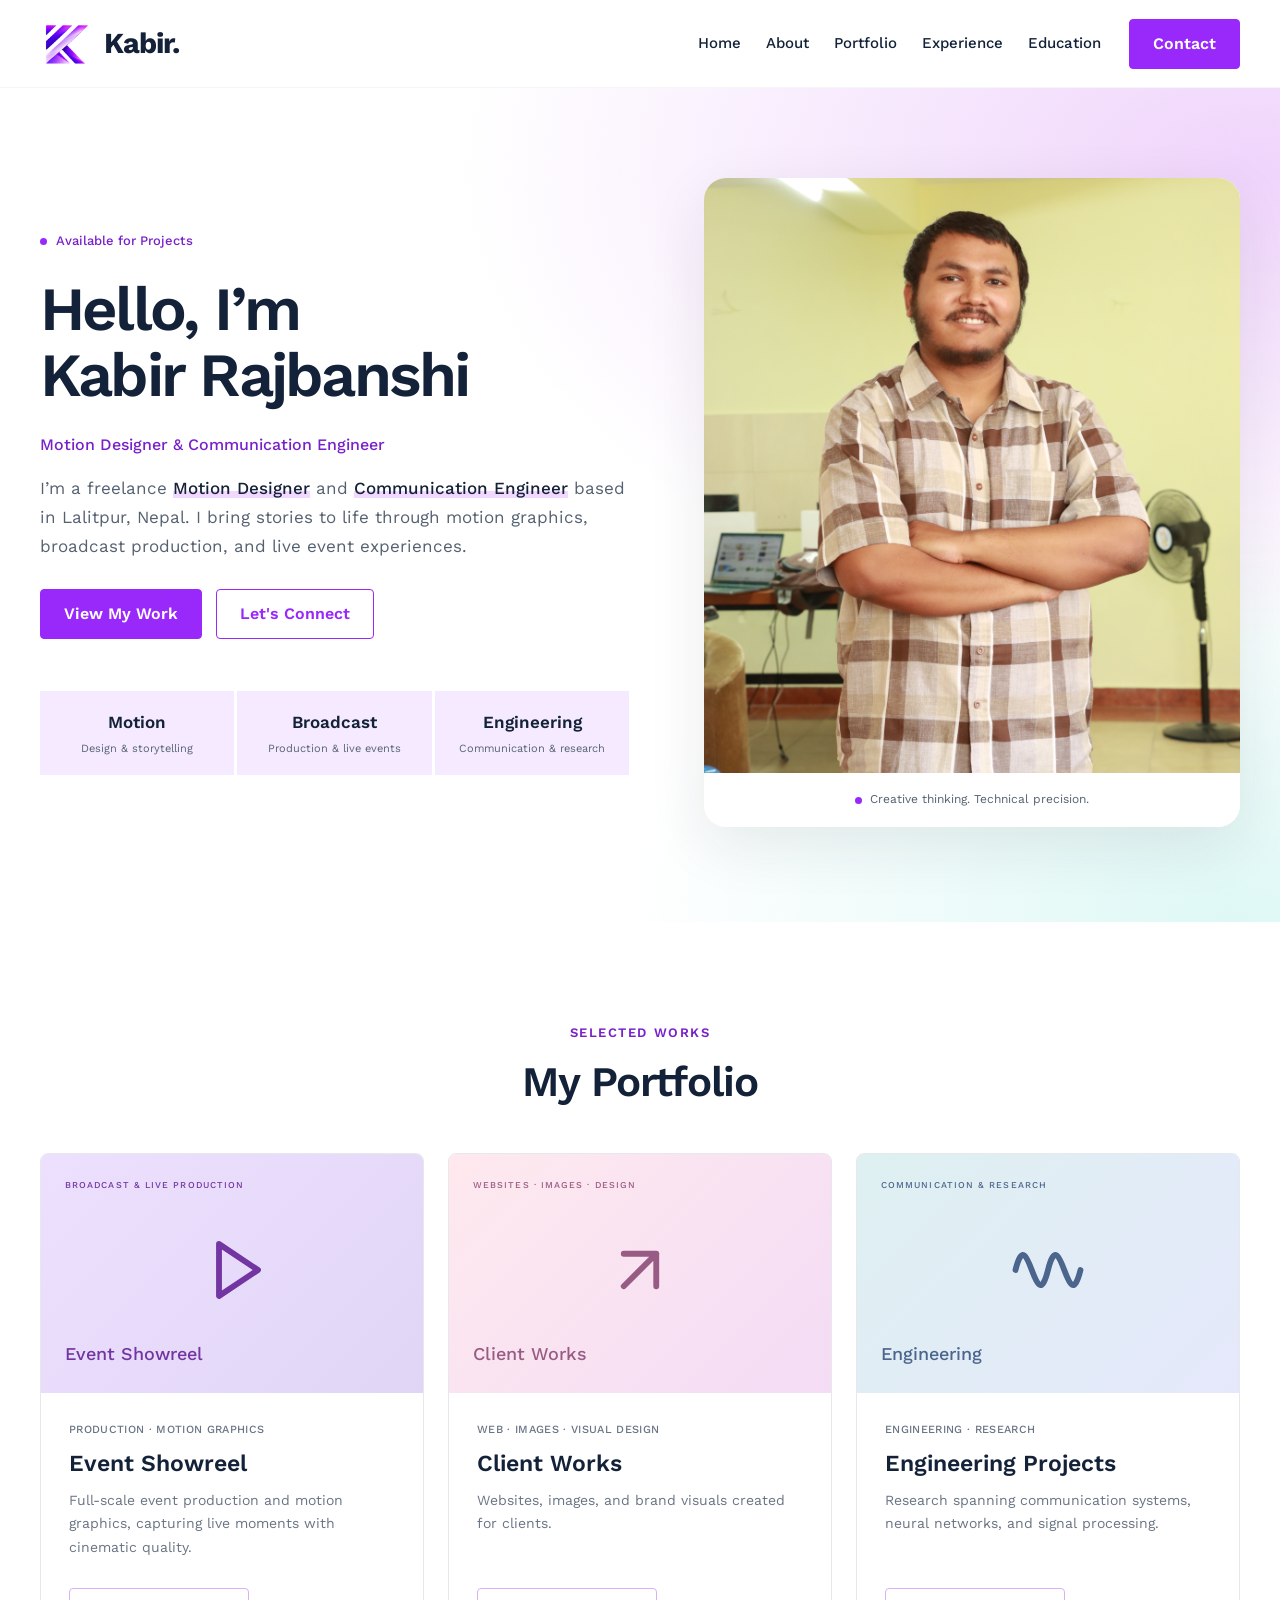
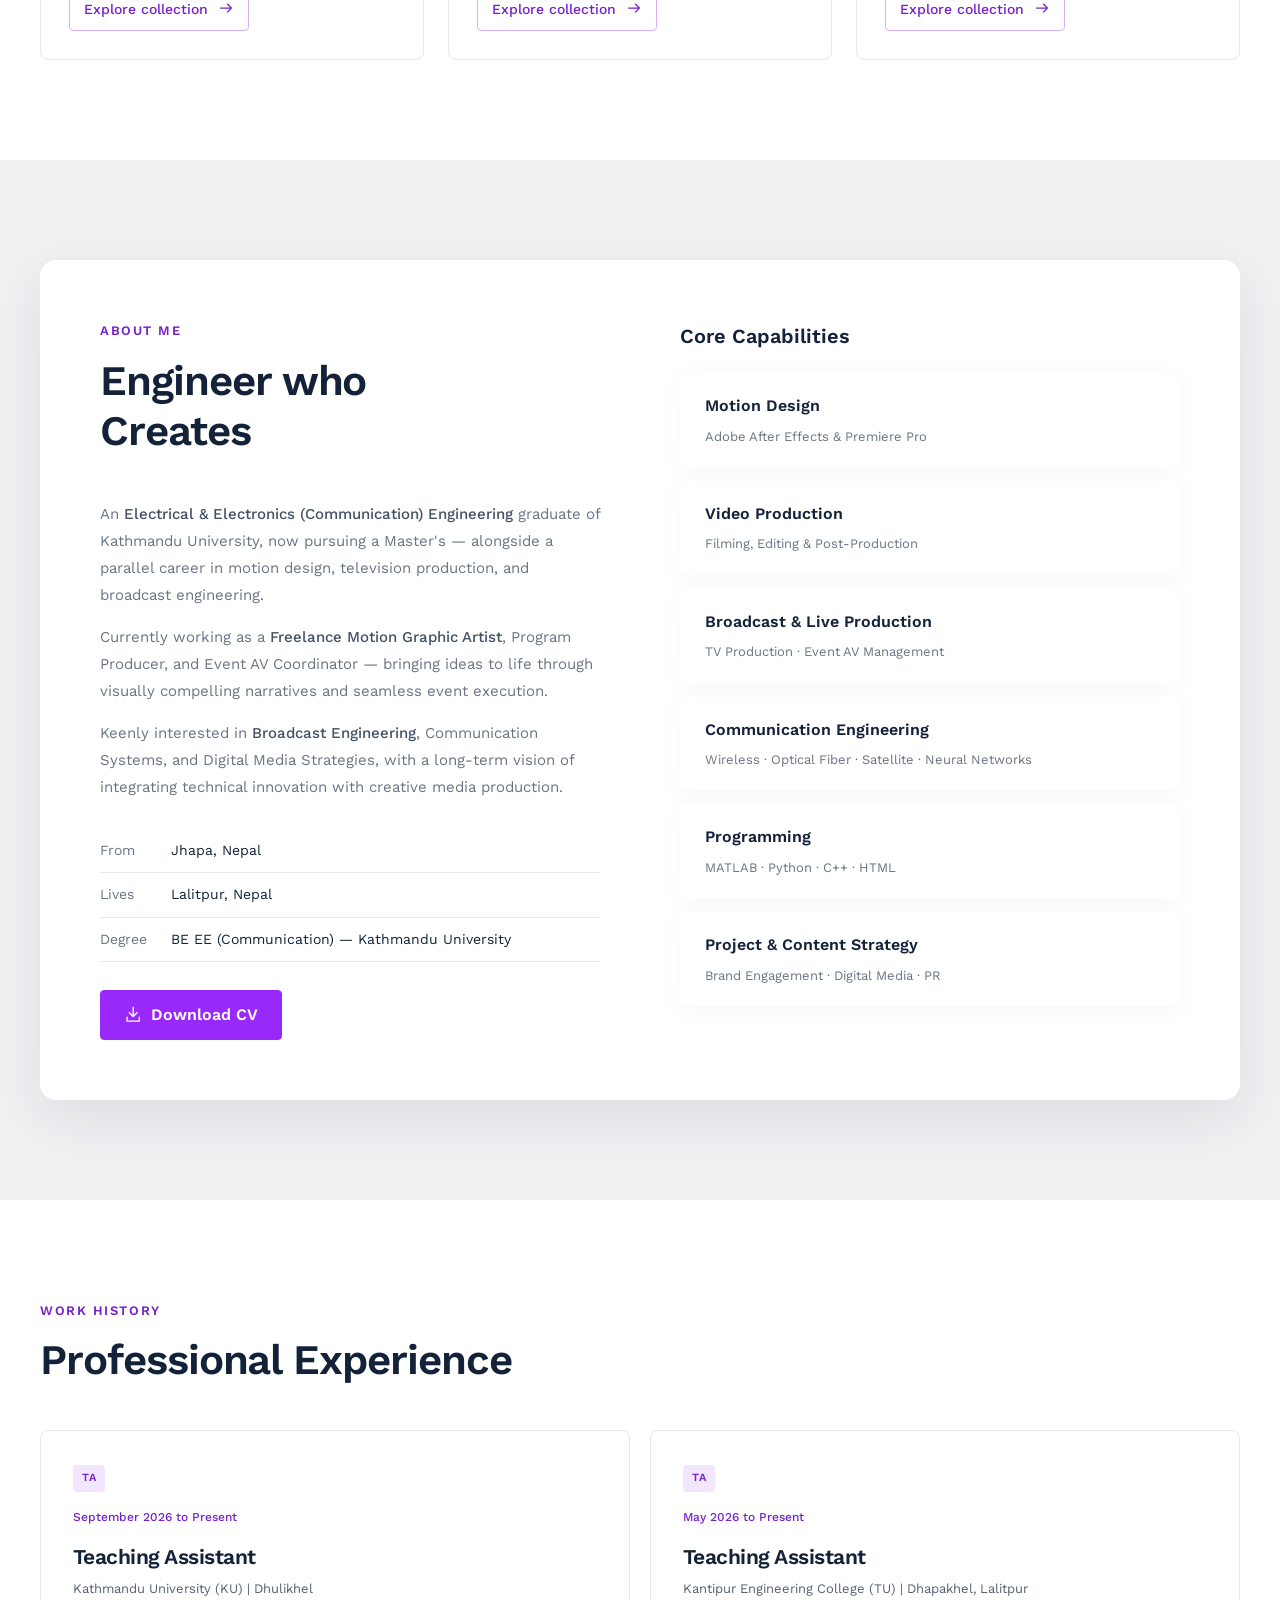
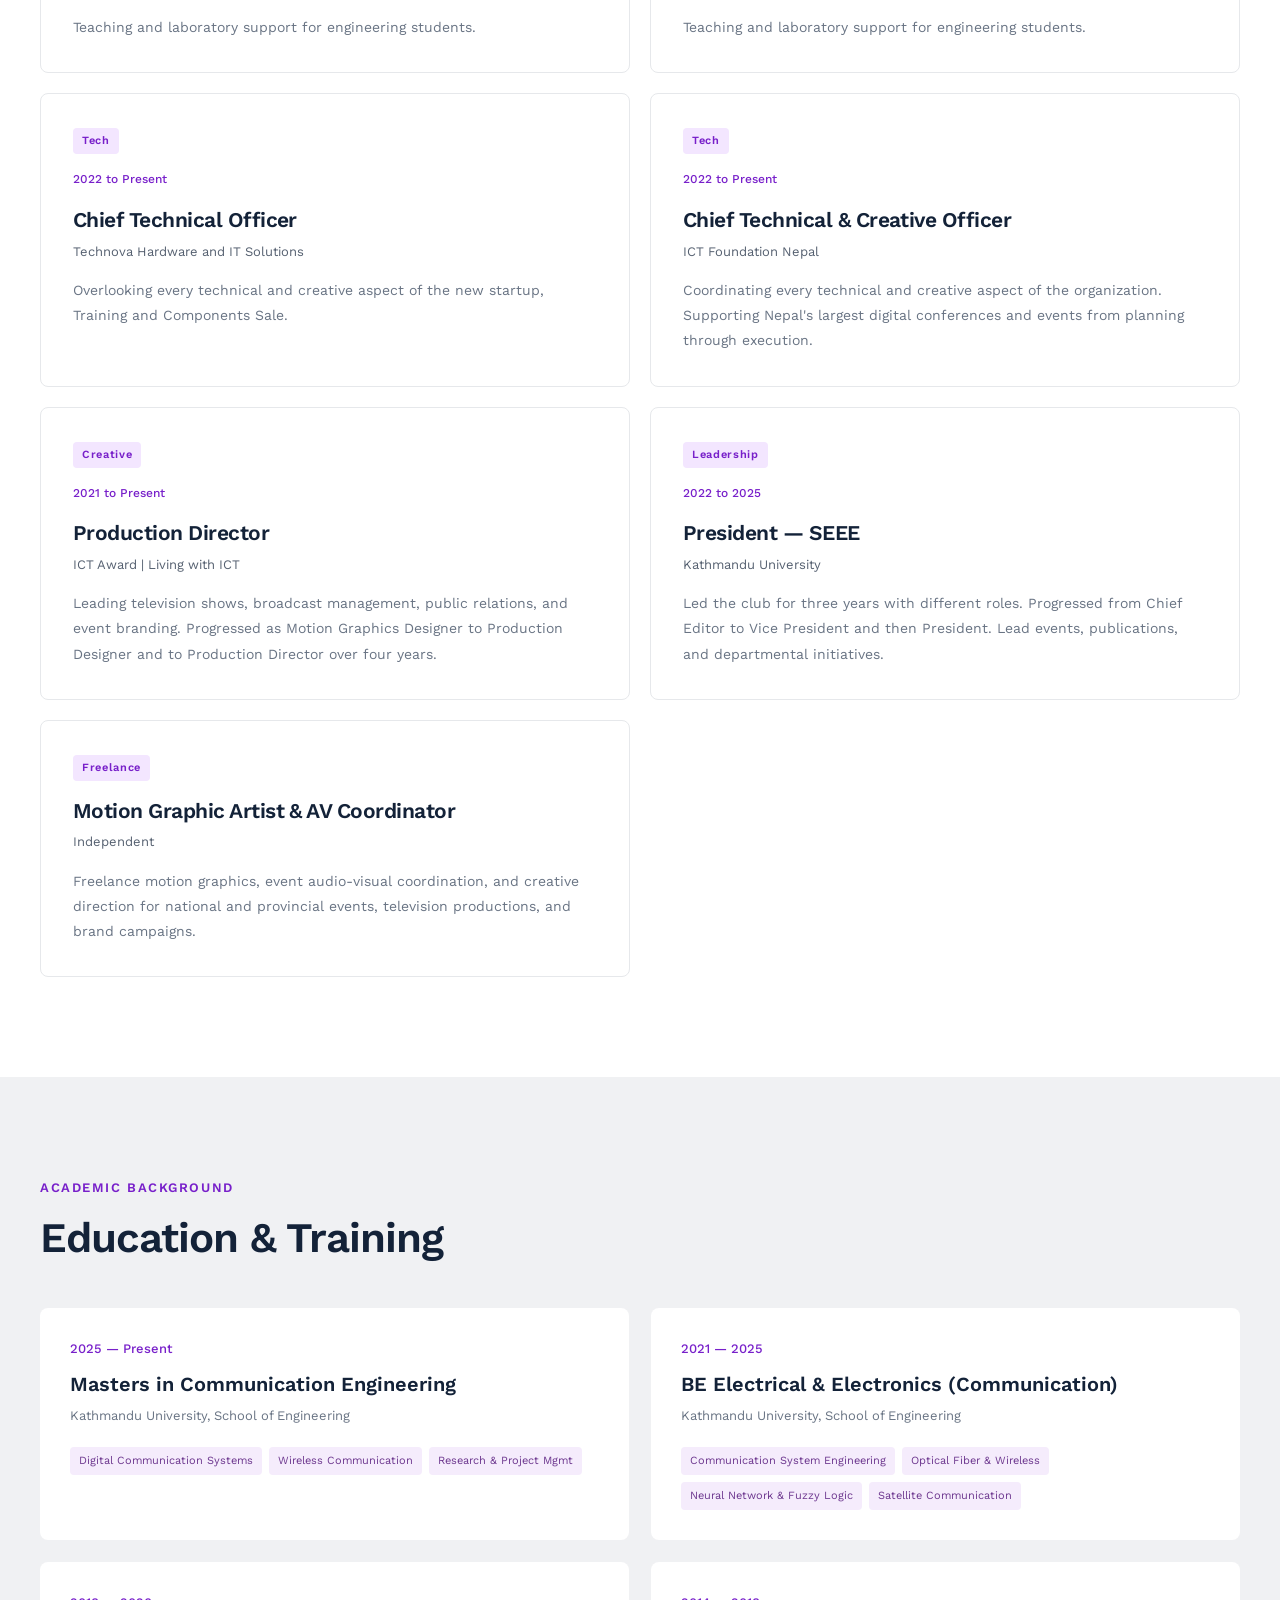
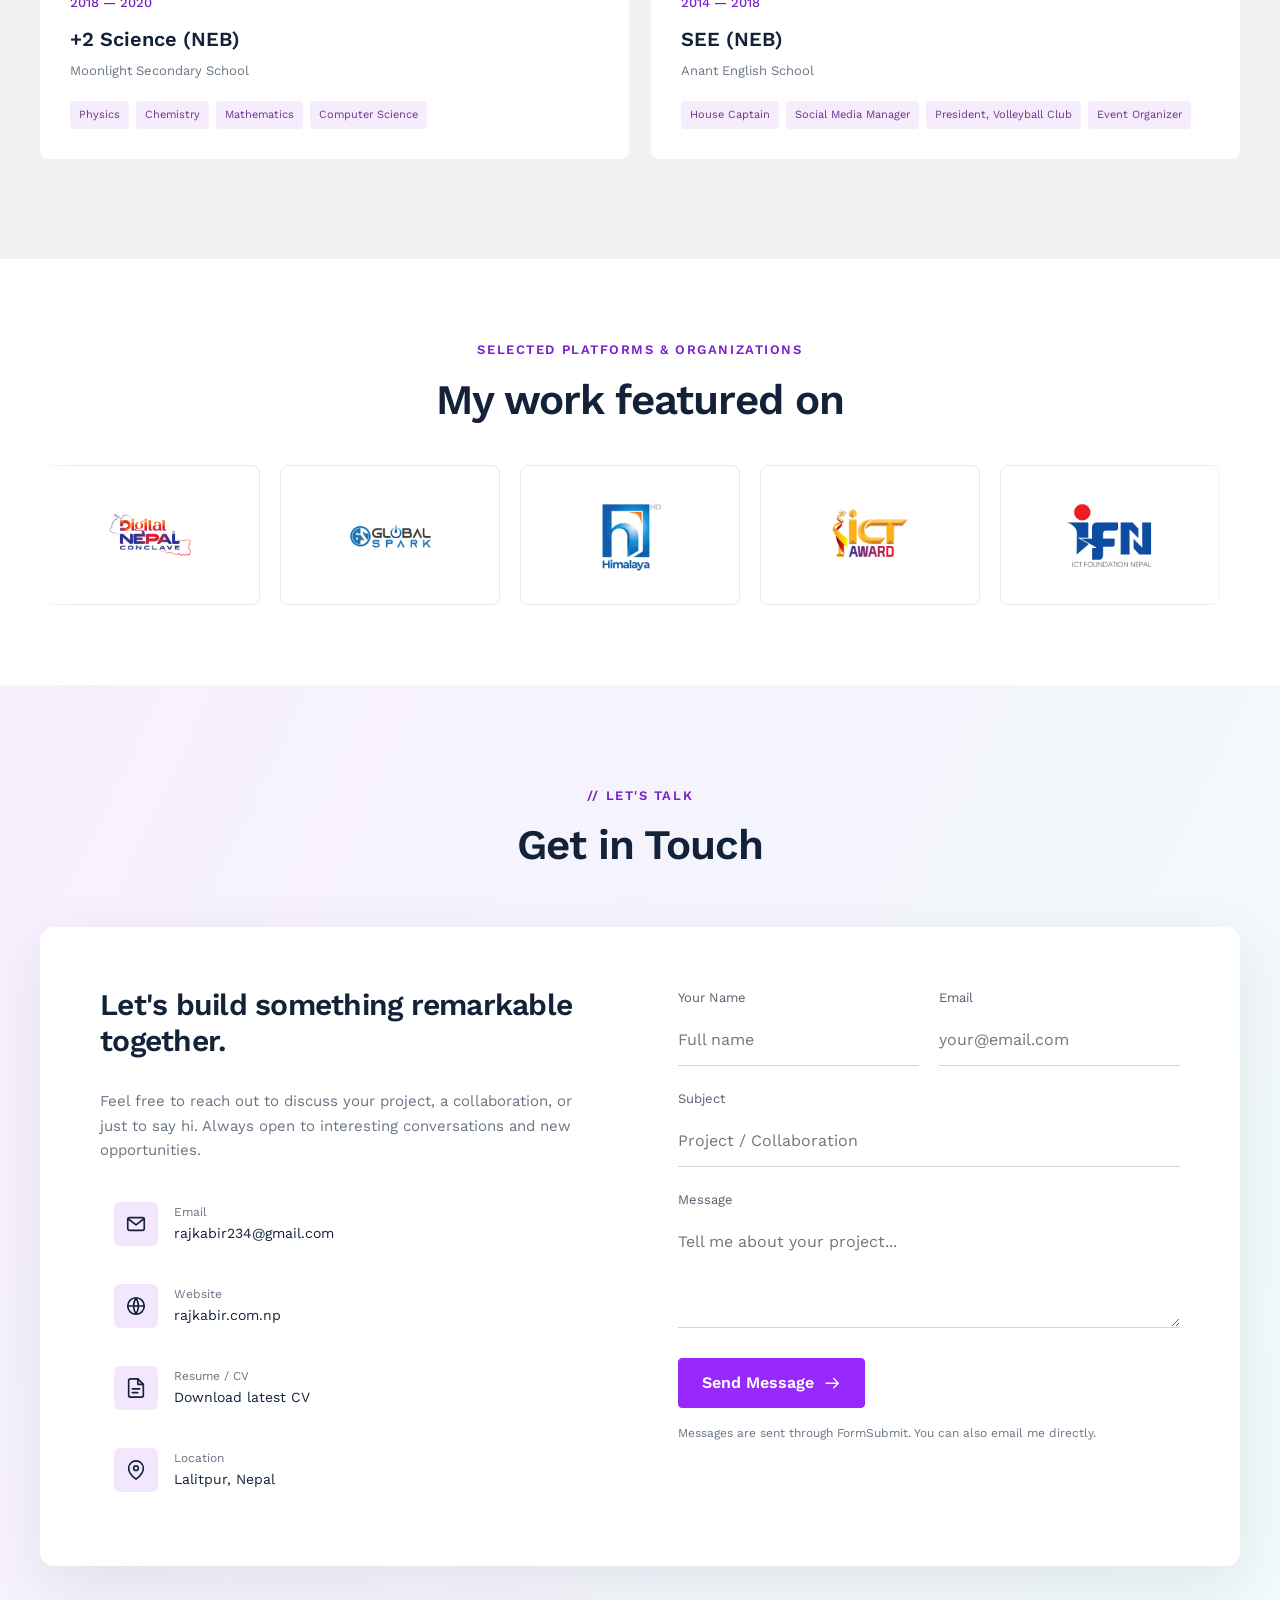
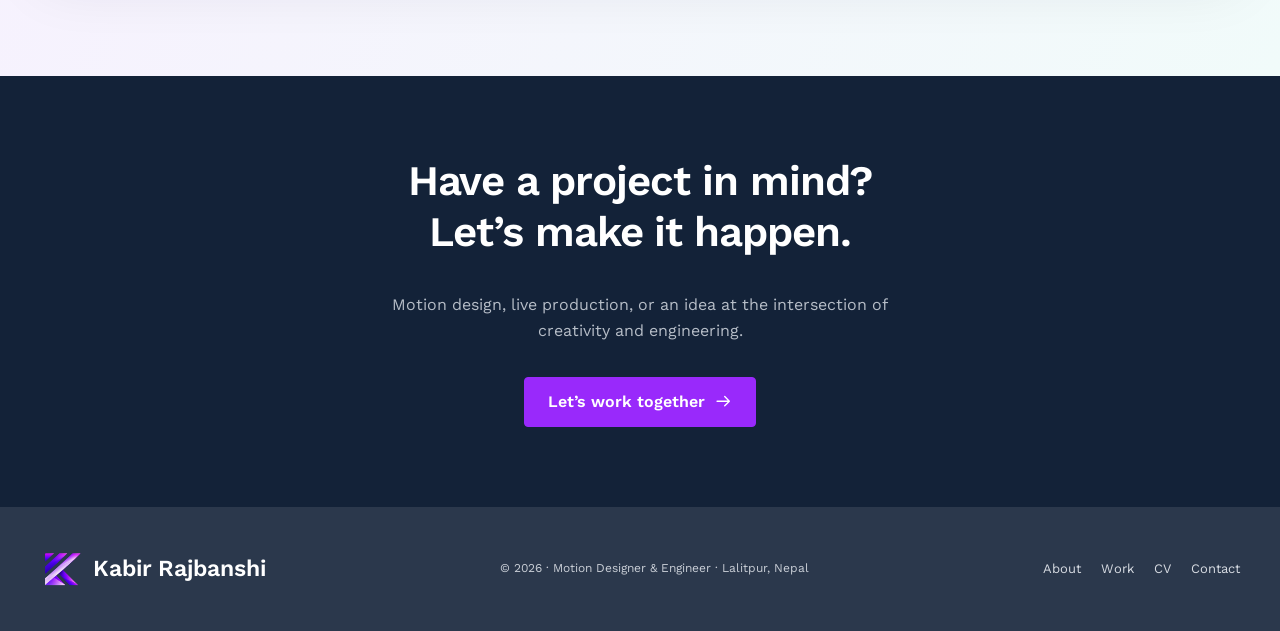
==== commit 5964700a: "Replace emoji and UI glyphs with SVG icons" ====
--- a/index.html
+++ b/index.html
@@ -7,7 +7,7 @@
 <link rel="preconnect" href="https://fonts.googleapis.com">
 <link href="https://fonts.googleapis.com/css2?family=Work+Sans:wght@300;400;500;600;700&display=swap" rel="stylesheet">
 
-<link rel="stylesheet" href="site.css?v=work-history-1">
+<link rel="stylesheet" href="site.css?v=svg-icons-1">
 <meta name="description" content="Kabir Rajbanshi — motion designer and communication engineer in Nepal. Explore broadcast production, live events, and engineering research."><link rel="icon" type="image/png" href="assets/kabir-logo.png"><link rel="apple-touch-icon" href="assets/kabir-logo.png"><meta name="theme-color" content="#9929fb"></head>
 <body>
 
@@ -16,7 +16,7 @@
 <div id="cur-ring"></div>
 
 <!-- ── NAV ── -->
-<nav aria-label="Main navigation"><a href="#home" class="nav-logo"><img class="brand-logo" src="assets/kabir-logo.png" alt="" width="52" height="52"><strong>Kabir.</strong></a><button class="menu-toggle" type="button" aria-expanded="false" aria-controls="main-links">Menu ☰</button><ul class="nav-links" id="main-links"><li><a href="#home">Home</a></li><li><a href="#about">About</a></li><li><a href="#portfolio">Portfolio</a></li><li><a href="#experience">Experience</a></li><li><a href="#education">Education</a></li></ul><a href="#contact" class="nav-cta">Contact</a></nav>
+<nav aria-label="Main navigation"><a href="#home" class="nav-logo"><img class="brand-logo" src="assets/kabir-logo.png" alt="" width="52" height="52"><strong>Kabir.</strong></a><button class="menu-toggle" type="button" aria-expanded="false" aria-controls="main-links">Menu <svg class="icon" viewBox="0 0 24 24" fill="none" stroke="currentColor" stroke-width="1.8" stroke-linecap="round" stroke-linejoin="round" aria-hidden="true" focusable="false"><path d="M4 6h16M4 12h16M4 18h16"/></svg></button><ul class="nav-links" id="main-links"><li><a href="#home">Home</a></li><li><a href="#about">About</a></li><li><a href="#portfolio">Portfolio</a></li><li><a href="#experience">Experience</a></li><li><a href="#education">Education</a></li></ul><a href="#contact" class="nav-cta">Contact</a></nav>
 
 <!-- ── HERO ── -->
 <section id="home">
@@ -50,36 +50,36 @@
     <div class="port-grid reveal">
       <a class="port-card" href="event-showreel.html" aria-label="Open event showreel">
         <div class="port-img-wrap">
-          <div class="category-art category-1" aria-hidden="true"><span>BROADCAST & LIVE PRODUCTION</span><strong>▶</strong><b>Event Showreel</b></div>
+          <div class="category-art category-1" aria-hidden="true"><span>BROADCAST & LIVE PRODUCTION</span><strong><svg class="icon" viewBox="0 0 24 24" fill="none" stroke="currentColor" stroke-width="1.8" stroke-linecap="round" stroke-linejoin="round" aria-hidden="true" focusable="false"><path d="m8 4 12 8-12 8Z"/></svg></strong><b>Event Showreel</b></div>
         </div>
         <div class="port-info">
           <div class="port-cat">Production · Motion Graphics</div>
           <div class="port-title">Event Showreel</div>
           <div class="port-desc">Full-scale event production and motion graphics, capturing live moments with cinematic quality.</div>
         </div>
-        <div class="port-hover"><div class="port-hover-btn">Explore collection →</div></div>
+        <div class="port-hover"><div class="port-hover-btn">Explore collection <svg class="icon" viewBox="0 0 24 24" fill="none" stroke="currentColor" stroke-width="1.8" stroke-linecap="round" stroke-linejoin="round" aria-hidden="true" focusable="false"><path d="M4 12h16m-6-6 6 6-6 6"/></svg></div></div>
       </a>
       <a class="port-card" href="client-works.html" aria-label="Open client works">
         <div class="port-img-wrap">
-          <div class="category-art category-2" aria-hidden="true"><span>WEBSITES · IMAGES · DESIGN</span><strong>↗</strong><b>Client Works</b></div>
+          <div class="category-art category-2" aria-hidden="true"><span>WEBSITES · IMAGES · DESIGN</span><strong><svg class="icon" viewBox="0 0 24 24" fill="none" stroke="currentColor" stroke-width="1.8" stroke-linecap="round" stroke-linejoin="round" aria-hidden="true" focusable="false"><path d="M7 17 17 7M7 7h10v10"/></svg></strong><b>Client Works</b></div>
         </div>
         <div class="port-info">
           <div class="port-cat">Web · Images · Visual Design</div>
           <div class="port-title">Client Works</div>
           <div class="port-desc">Websites, images, and brand visuals created for clients.</div>
         </div>
-        <div class="port-hover"><div class="port-hover-btn">Explore collection →</div></div>
+        <div class="port-hover"><div class="port-hover-btn">Explore collection <svg class="icon" viewBox="0 0 24 24" fill="none" stroke="currentColor" stroke-width="1.8" stroke-linecap="round" stroke-linejoin="round" aria-hidden="true" focusable="false"><path d="M4 12h16m-6-6 6 6-6 6"/></svg></div></div>
       </a>
       <a class="port-card" href="engineering-projects.html" aria-label="Open engineering projects">
         <div class="port-img-wrap">
-          <div class="category-art category-3" aria-hidden="true"><span>COMMUNICATION & RESEARCH</span><strong>∿</strong><b>Engineering</b></div>
+          <div class="category-art category-3" aria-hidden="true"><span>COMMUNICATION & RESEARCH</span><strong><svg class="icon" viewBox="0 0 24 24" fill="none" stroke="currentColor" stroke-width="1.8" stroke-linecap="round" stroke-linejoin="round" aria-hidden="true" focusable="false"><path d="M2 12c4-16 6 16 10 0s6 16 10 0"/></svg></strong><b>Engineering</b></div>
         </div>
         <div class="port-info">
           <div class="port-cat">Engineering · Research</div>
           <div class="port-title">Engineering Projects</div>
           <div class="port-desc">Research spanning communication systems, neural networks, and signal processing.</div>
         </div>
-        <div class="port-hover"><div class="port-hover-btn">Explore collection →</div></div>
+        <div class="port-hover"><div class="port-hover-btn">Explore collection <svg class="icon" viewBox="0 0 24 24" fill="none" stroke="currentColor" stroke-width="1.8" stroke-linecap="round" stroke-linejoin="round" aria-hidden="true" focusable="false"><path d="M4 12h16m-6-6 6 6-6 6"/></svg></div></div>
       </a>
     </div>
   </div>
@@ -105,7 +105,7 @@
         
         <div class="detail-row"><span class="dk">Degree</span><span class="dv">BE EE (Communication) — Kathmandu University</span></div>
       </div>
-      <a href="CV_Kabir%20Rajbanshi.pdf" class="btn-solid" target="_blank">↓ Download CV</a>
+      <a href="CV_Kabir%20Rajbanshi.pdf" class="btn-solid" target="_blank"><svg class="icon" viewBox="0 0 24 24" fill="none" stroke="currentColor" stroke-width="1.8" stroke-linecap="round" stroke-linejoin="round" aria-hidden="true" focusable="false"><path d="M12 3v12m-5-5 5 5 5-5M4 16v5h16v-5"/></svg> Download CV</a>
     </div>
     <div>
       <div class="skills-label">Core Capabilities</div>
@@ -249,19 +249,19 @@
         <p class="contact-desc">Feel free to reach out to discuss your project, a collaboration, or just to say hi. Always open to interesting conversations and new opportunities.</p>
         <div class="c-links">
           <a href="mailto:rajkabir234@gmail.com" class="c-link">
-            <div class="c-link-icon">📧</div>
+            <div class="c-link-icon"><svg class="icon" viewBox="0 0 24 24" fill="none" stroke="currentColor" stroke-width="1.8" stroke-linecap="round" stroke-linejoin="round" aria-hidden="true" focusable="false"><rect x="3" y="5" width="18" height="14" rx="2"/><path d="m3 6 9 7 9-7"/></svg></div>
             <div><span class="c-lbl">Email</span><span class="c-val">rajkabir234@gmail.com</span></div>
           </a>
           <a href="https://rajkabir.com.np" class="c-link" target="_blank">
-            <div class="c-link-icon">🌐</div>
+            <div class="c-link-icon"><svg class="icon" viewBox="0 0 24 24" fill="none" stroke="currentColor" stroke-width="1.8" stroke-linecap="round" stroke-linejoin="round" aria-hidden="true" focusable="false"><circle cx="12" cy="12" r="9"/><path d="M3 12h18M12 3a18 18 0 0 1 0 18 18 18 0 0 1 0-18Z"/></svg></div>
             <div><span class="c-lbl">Website</span><span class="c-val">rajkabir.com.np</span></div>
           </a>
           <a href="CV_Kabir%20Rajbanshi.pdf" class="c-link" target="_blank">
-            <div class="c-link-icon">📄</div>
+            <div class="c-link-icon"><svg class="icon" viewBox="0 0 24 24" fill="none" stroke="currentColor" stroke-width="1.8" stroke-linecap="round" stroke-linejoin="round" aria-hidden="true" focusable="false"><path d="M14 2H6a2 2 0 0 0-2 2v16a2 2 0 0 0 2 2h12a2 2 0 0 0 2-2V8Z"/><path d="M14 2v6h6M8 13h8M8 17h6"/></svg></div>
             <div><span class="c-lbl">Resume / CV</span><span class="c-val">Download latest CV</span></div>
           </a>
           <div class="c-link">
-            <div class="c-link-icon">📍</div>
+            <div class="c-link-icon"><svg class="icon" viewBox="0 0 24 24" fill="none" stroke="currentColor" stroke-width="1.8" stroke-linecap="round" stroke-linejoin="round" aria-hidden="true" focusable="false"><path d="M20 10c0 6-8 12-8 12S4 16 4 10a8 8 0 1 1 16 0Z"/><circle cx="12" cy="10" r="2.5"/></svg></div>
             <div><span class="c-lbl">Location</span><span class="c-val">Lalitpur, Nepal</span></div>
           </div>
         </div>
@@ -275,7 +275,7 @@
         <div class="form-group"><label class="form-label" for="contact-email">Email</label><input id="contact-email" autocomplete="email" name="email" type="email" class="form-input" placeholder="your@email.com" required></div></div>
         <div class="form-group"><label class="form-label" for="contact-subject">Subject</label><input id="contact-subject" name="subject" type="text" class="form-input" placeholder="Project / Collaboration" required></div>
         <div class="form-group"><label class="form-label" for="contact-message">Message</label><textarea id="contact-message" name="message" class="form-textarea" placeholder="Tell me about your project..." required></textarea></div>
-        <button class="btn-solid" type="submit">Send Message →</button>
+        <button class="btn-solid" type="submit">Send Message <svg class="icon" viewBox="0 0 24 24" fill="none" stroke="currentColor" stroke-width="1.8" stroke-linecap="round" stroke-linejoin="round" aria-hidden="true" focusable="false"><path d="M4 12h16m-6-6 6 6-6 6"/></svg></button>
         <p class="form-note">Messages are sent through FormSubmit. You can also email me directly.</p>
       </form>
     </div>
@@ -283,7 +283,7 @@
 </section>
 
 <!-- ── FOOTER ── -->
-<section class="project-cta"><h2>Have a project in mind?<br>Let’s make it happen.</h2><p>Motion design, live production, or an idea at the intersection of creativity and engineering.</p><a class="btn-solid" href="#contact">Let’s work together →</a></section><footer>
+<section class="project-cta"><h2>Have a project in mind?<br>Let’s make it happen.</h2><p>Motion design, live production, or an idea at the intersection of creativity and engineering.</p><a class="btn-solid" href="#contact">Let’s work together <svg class="icon" viewBox="0 0 24 24" fill="none" stroke="currentColor" stroke-width="1.8" stroke-linecap="round" stroke-linejoin="round" aria-hidden="true" focusable="false"><path d="M4 12h16m-6-6 6 6-6 6"/></svg></a></section><footer>
   <div class="foot-inner">
     <div class="foot-brand"><img class="brand-logo" src="assets/kabir-logo.png" alt="" width="44" height="44">Kabir <em>Rajbanshi</em></div>
     <div class="foot-meta">© 2026 · Motion Designer & Engineer · Lalitpur, Nepal</div>
--- a/site.css
+++ b/site.css
@@ -36,3 +36,6 @@
 .brand-logo{display:block;width:52px;height:52px;object-fit:contain;flex-shrink:0}.collection-brand,.foot-brand{display:flex;align-items:center;gap:12px}.collection-brand .brand-logo,.foot-brand .brand-logo{width:44px;height:44px}.foot-brand{gap:9px}.foot-brand em{margin-left:-3px}@media(max-width:800px){.nav-logo .brand-logo{width:42px;height:42px}.collection-brand .brand-logo{width:38px;height:38px}}
 
 .exp-category{display:inline-block;color:var(--purple-dark);background:var(--pale);font-size:11px;font-weight:600;letter-spacing:.06em;padding:4px 9px;border-radius:4px;margin-bottom:16px}.exp-card .exp-desc{margin-bottom:0}.exp-card .exp-title{margin-top:0}
+
+/* Consistent vector icons inherit surrounding text color. */
+.icon{display:inline-block;width:1.15em;height:1.15em;vertical-align:-.18em;flex-shrink:0}.btn-solid,.btn-outline,.nav-cta{gap:9px}.c-link-icon .icon{width:22px;height:22px}.category-art>strong .icon{width:78px;height:78px;vertical-align:middle}.menu-toggle .icon{width:16px;height:16px;margin-left:4px}.port-hover-btn .icon,.item-body>a .icon,.visual-caption .icon{margin-left:5px}.startup-wordmark .icon{width:.75em;height:.75em}.collection nav>a .icon{margin-right:5px}
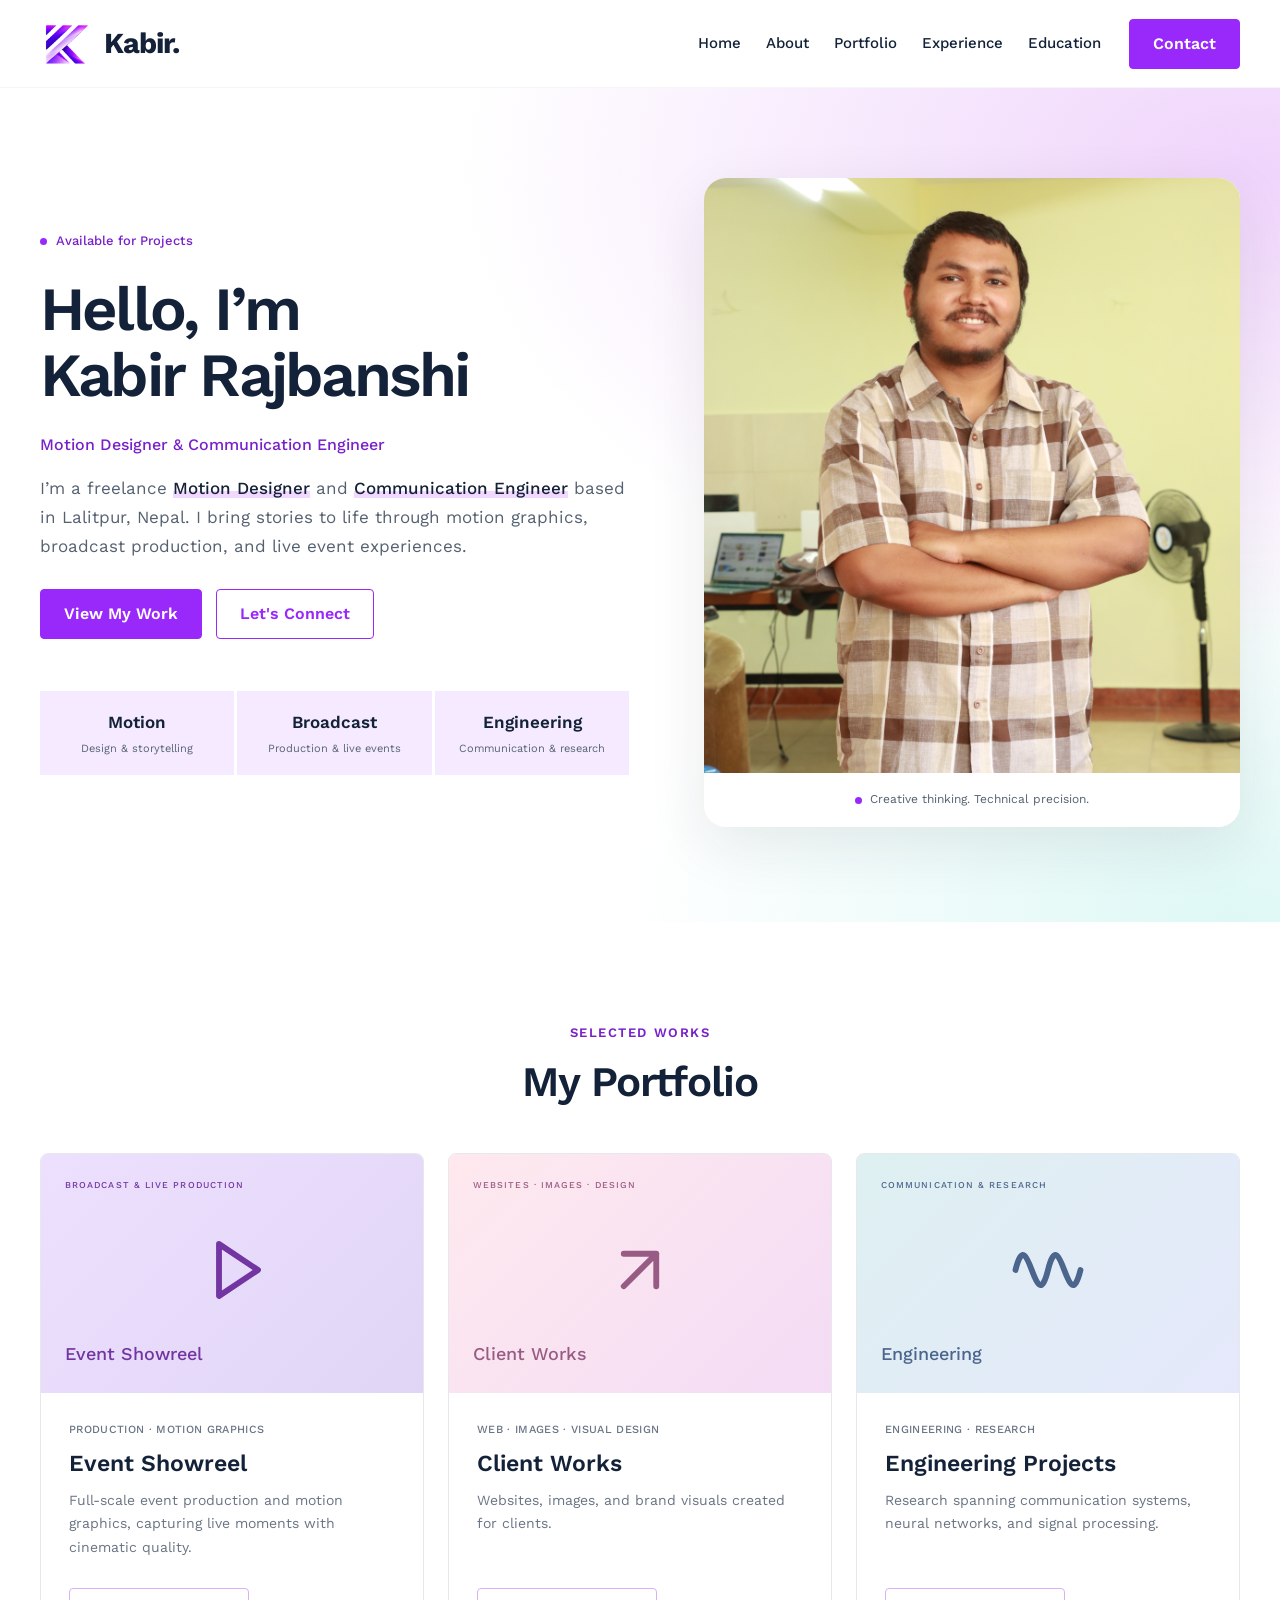
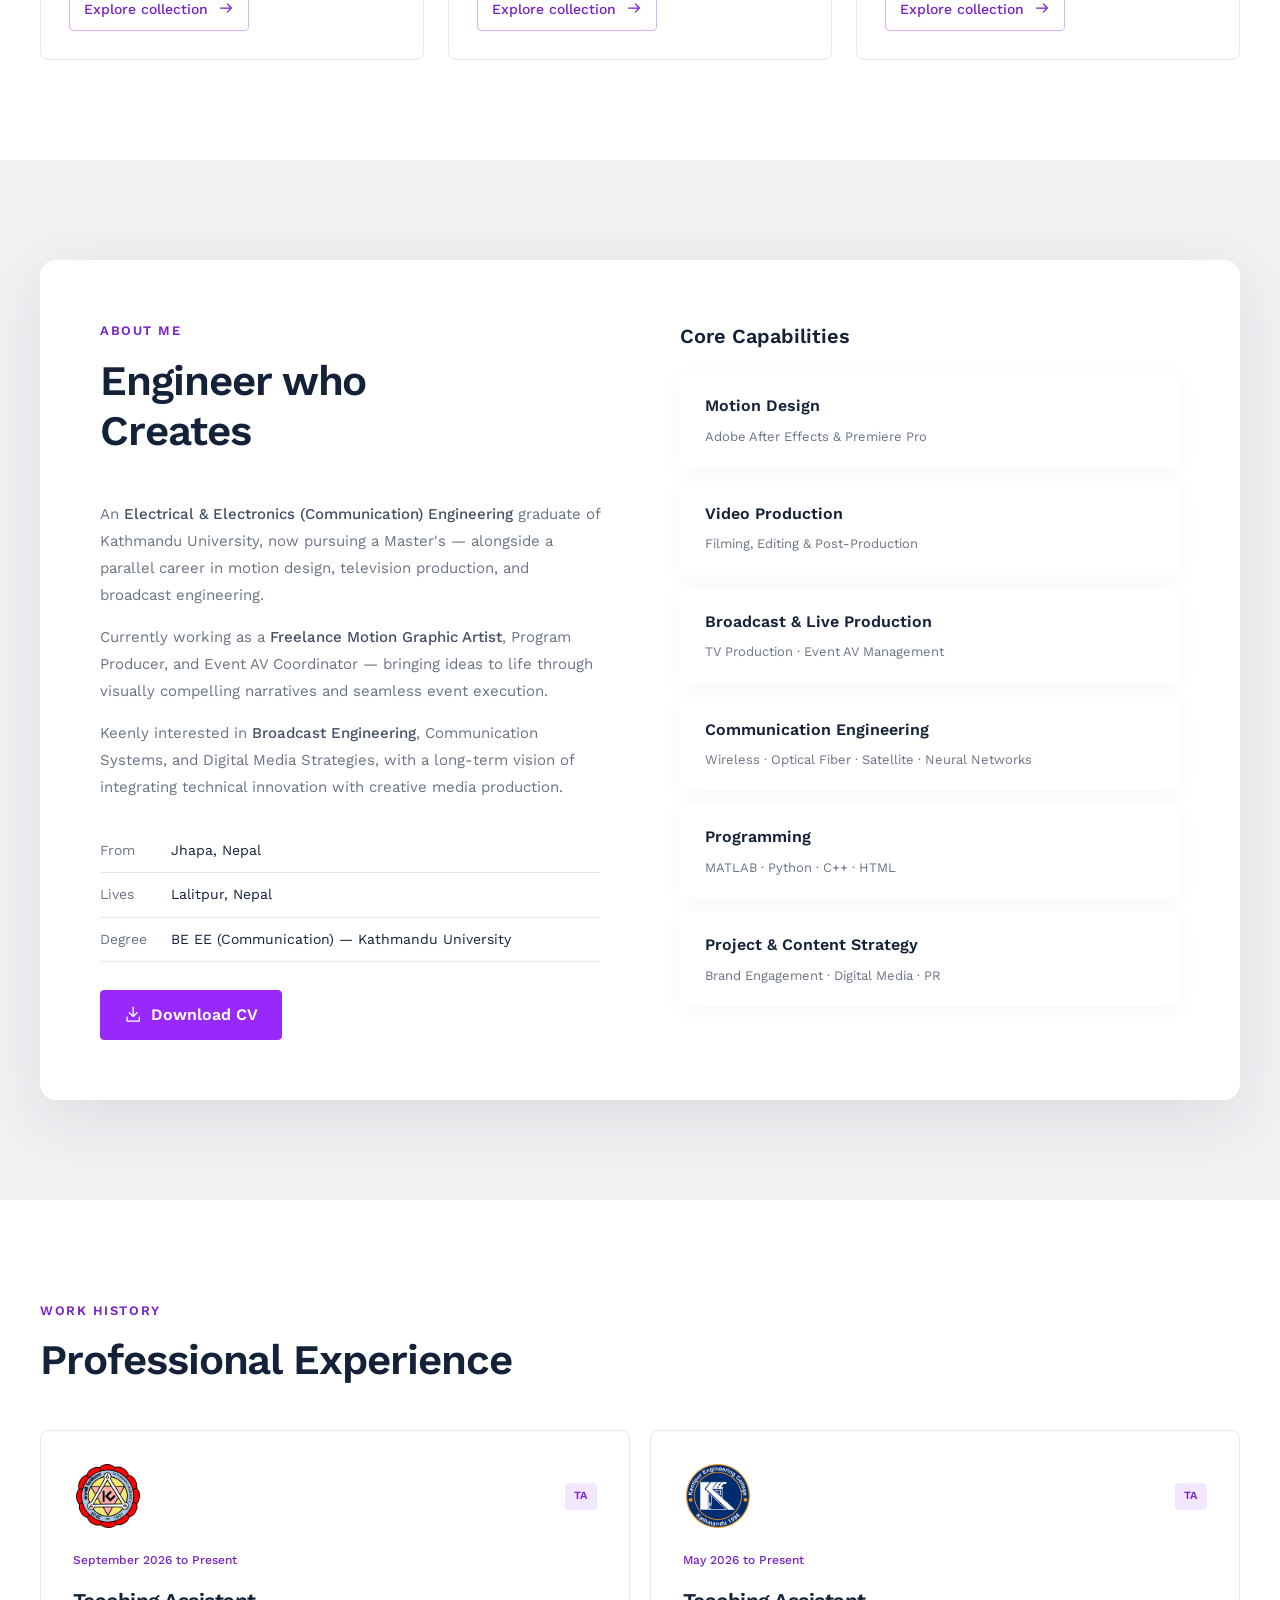
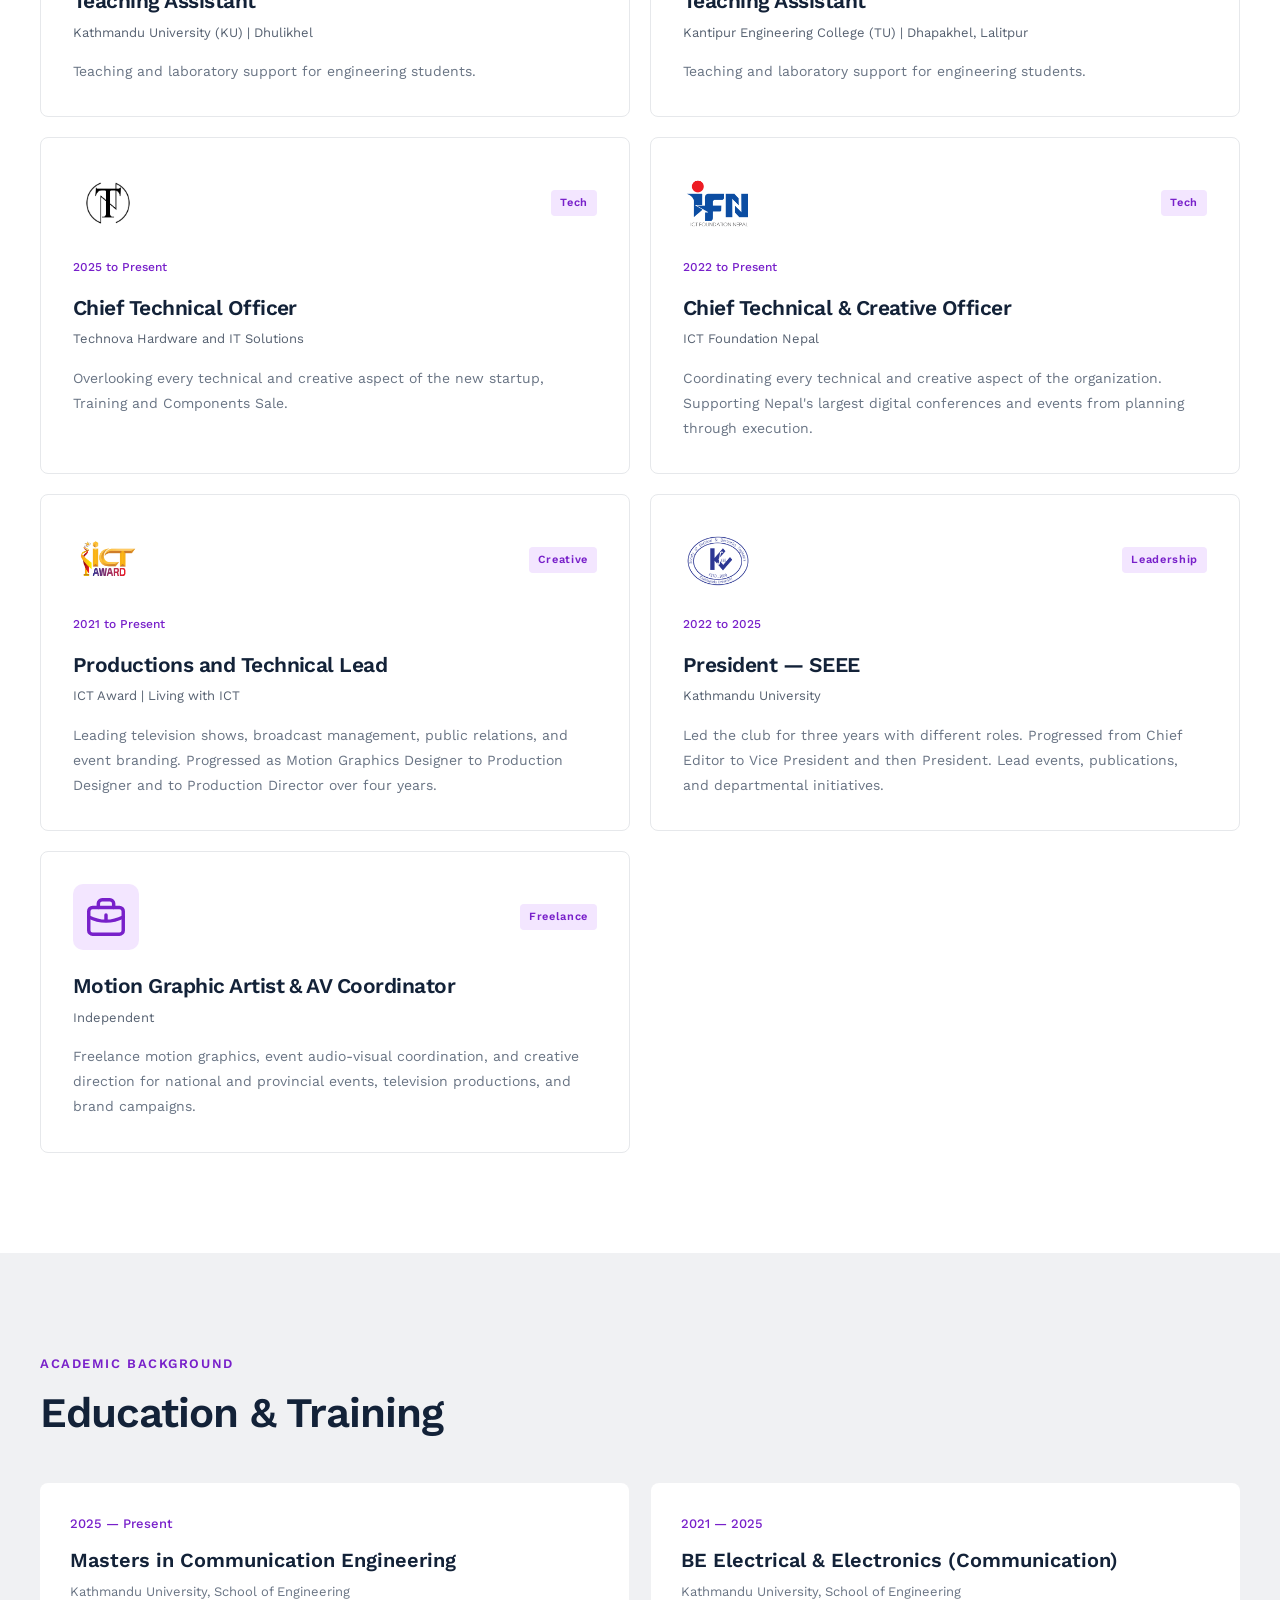
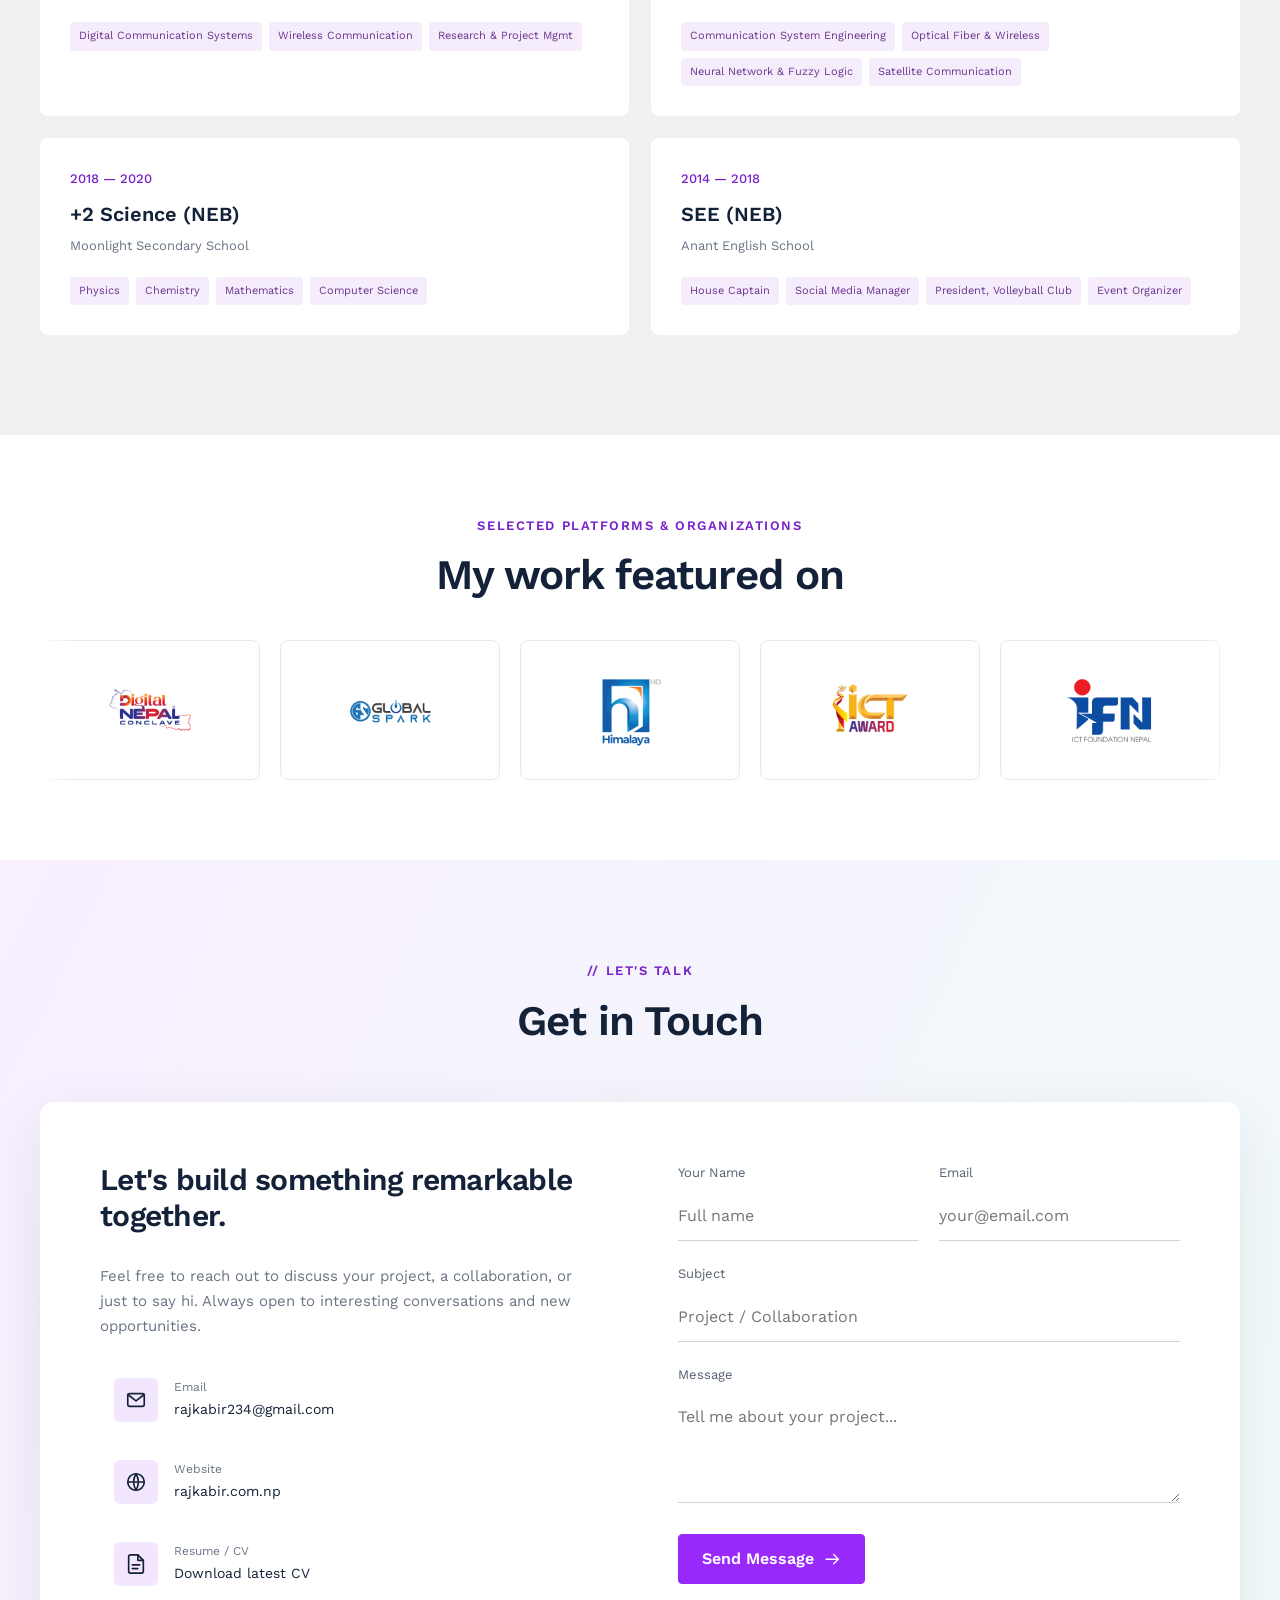
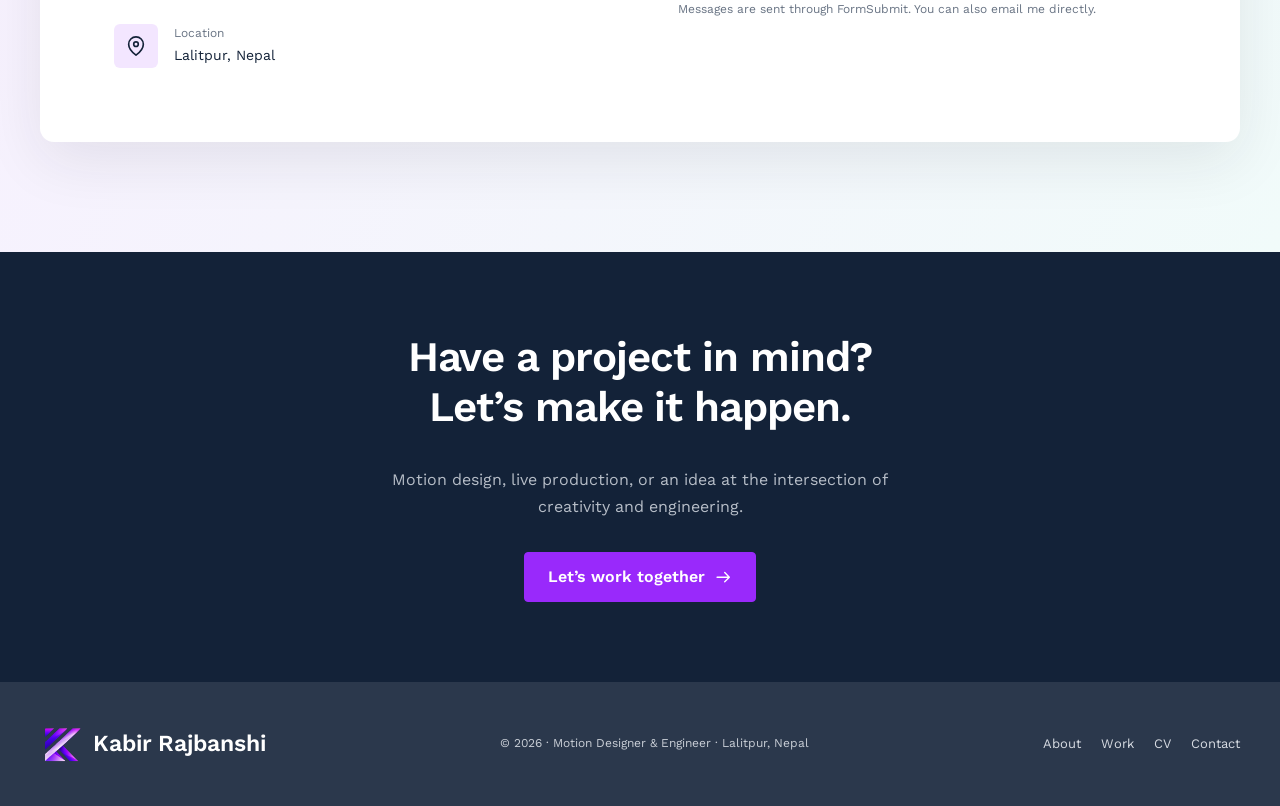
==== commit 656dbc7b: "Add workplace logos and update experience details" ====
--- a/index.html
+++ b/index.html
@@ -7,7 +7,7 @@
 <link rel="preconnect" href="https://fonts.googleapis.com">
 <link href="https://fonts.googleapis.com/css2?family=Work+Sans:wght@300;400;500;600;700&display=swap" rel="stylesheet">
 
-<link rel="stylesheet" href="site.css?v=svg-icons-1">
+<link rel="stylesheet" href="site.css?v=workplace-logos-1">
 <meta name="description" content="Kabir Rajbanshi — motion designer and communication engineer in Nepal. Explore broadcast production, live events, and engineering research."><link rel="icon" type="image/png" href="assets/kabir-logo.png"><link rel="apple-touch-icon" href="assets/kabir-logo.png"><meta name="theme-color" content="#9929fb"></head>
 <body>
 
@@ -151,13 +151,13 @@
       <h2 class="sec-title">Professional <span class="acc ital">Experience</span></h2>
     </div>
     <div class="exp-grid reveal">
-<article class="exp-card"><div class="exp-category">TA</div><div class="exp-period">September 2026 to Present</div><h3 class="exp-title">Teaching Assistant</h3><div class="exp-org">Kathmandu University (KU) | Dhulikhel</div><p class="exp-desc">Teaching and laboratory support for engineering students.</p></article>
-<article class="exp-card"><div class="exp-category">TA</div><div class="exp-period">May 2026 to Present</div><h3 class="exp-title">Teaching Assistant</h3><div class="exp-org">Kantipur Engineering College (TU) | Dhapakhel, Lalitpur</div><p class="exp-desc">Teaching and laboratory support for engineering students.</p></article>
-<article class="exp-card"><div class="exp-category">Tech</div><div class="exp-period">2022 to Present</div><h3 class="exp-title">Chief Technical Officer</h3><div class="exp-org">Technova Hardware and IT Solutions</div><p class="exp-desc">Overlooking every technical and creative aspect of the new startup, Training and Components Sale.</p></article>
-<article class="exp-card"><div class="exp-category">Tech</div><div class="exp-period">2022 to Present</div><h3 class="exp-title">Chief Technical &amp; Creative Officer</h3><div class="exp-org">ICT Foundation Nepal</div><p class="exp-desc">Coordinating every technical and creative aspect of the organization. Supporting Nepal&#x27;s largest digital conferences and events from planning through execution.</p></article>
-<article class="exp-card"><div class="exp-category">Creative</div><div class="exp-period">2021 to Present</div><h3 class="exp-title">Production Director</h3><div class="exp-org">ICT Award | Living with ICT</div><p class="exp-desc">Leading television shows, broadcast management, public relations, and event branding. Progressed as Motion Graphics Designer to Production Designer and to Production Director over four years.</p></article>
-<article class="exp-card"><div class="exp-category">Leadership</div><div class="exp-period">2022 to 2025</div><h3 class="exp-title">President — SEEE</h3><div class="exp-org">Kathmandu University</div><p class="exp-desc">Led the club for three years with different roles. Progressed from Chief Editor to Vice President and then President. Lead events, publications, and departmental initiatives.</p></article>
-<article class="exp-card"><div class="exp-category">Freelance</div><h3 class="exp-title">Motion Graphic Artist &amp; AV Coordinator</h3><div class="exp-org">Independent</div><p class="exp-desc">Freelance motion graphics, event audio-visual coordination, and creative direction for national and provincial events, television productions, and brand campaigns.</p></article>
+<article class="exp-card"><div class="exp-header"><div class="exp-logos"><img src="assets/workplaces/Kathmandu_University_Logo.webp" alt="Kathmandu University logo" width="64" height="64" loading="lazy"></div><div class="exp-category">TA</div></div><div class="exp-period">September 2026 to Present</div><h3 class="exp-title">Teaching Assistant</h3><div class="exp-org">Kathmandu University (KU) | Dhulikhel</div><p class="exp-desc">Teaching and laboratory support for engineering students.</p></article>
+<article class="exp-card"><div class="exp-header"><div class="exp-logos"><img src="assets/workplaces/Kantipur-Engineering.png" alt="Kantipur Engineering College logo" width="64" height="64" loading="lazy"></div><div class="exp-category">TA</div></div><div class="exp-period">May 2026 to Present</div><h3 class="exp-title">Teaching Assistant</h3><div class="exp-org">Kantipur Engineering College (TU) | Dhapakhel, Lalitpur</div><p class="exp-desc">Teaching and laboratory support for engineering students.</p></article>
+<article class="exp-card"><div class="exp-header"><div class="exp-logos"><img src="assets/workplaces/TechNova-2.png" alt="Technova Hardware and IT Solutions logo" width="64" height="64" loading="lazy"></div><div class="exp-category">Tech</div></div><div class="exp-period">2025 to Present</div><h3 class="exp-title">Chief Technical Officer</h3><div class="exp-org">Technova Hardware and IT Solutions</div><p class="exp-desc">Overlooking every technical and creative aspect of the new startup, Training and Components Sale.</p></article>
+<article class="exp-card"><div class="exp-header"><div class="exp-logos"><img src="assets/workplaces/ifn.png" alt="ICT Foundation Nepal logo" width="64" height="64" loading="lazy"></div><div class="exp-category">Tech</div></div><div class="exp-period">2022 to Present</div><h3 class="exp-title">Chief Technical &amp; Creative Officer</h3><div class="exp-org">ICT Foundation Nepal</div><p class="exp-desc">Coordinating every technical and creative aspect of the organization. Supporting Nepal&#x27;s largest digital conferences and events from planning through execution.</p></article>
+<article class="exp-card"><div class="exp-header"><div class="exp-logos"><img src="assets/workplaces/ict-award.png" alt="ICT Award logo" width="64" height="64" loading="lazy"></div><div class="exp-category">Creative</div></div><div class="exp-period">2021 to Present</div><h3 class="exp-title">Productions and Technical Lead</h3><div class="exp-org">ICT Award | Living with ICT</div><p class="exp-desc">Leading television shows, broadcast management, public relations, and event branding. Progressed as Motion Graphics Designer to Production Designer and to Production Director over four years.</p></article>
+<article class="exp-card"><div class="exp-header"><div class="exp-logos"><img src="assets/workplaces/seee-ku.png" alt="SEEE Kathmandu University logo" width="64" height="64" loading="lazy"></div><div class="exp-category">Leadership</div></div><div class="exp-period">2022 to 2025</div><h3 class="exp-title">President — SEEE</h3><div class="exp-org">Kathmandu University</div><p class="exp-desc">Led the club for three years with different roles. Progressed from Chief Editor to Vice President and then President. Lead events, publications, and departmental initiatives.</p></article>
+<article class="exp-card"><div class="exp-header"><div class="exp-logos"><svg class="icon" viewBox="0 0 24 24" fill="none" stroke="currentColor" stroke-width="1.8" stroke-linecap="round" stroke-linejoin="round" aria-hidden="true"><rect x="3" y="7" width="18" height="14" rx="2"/><path d="M8 7V5a2 2 0 0 1 2-2h4a2 2 0 0 1 2 2v2M3 12a20 20 0 0 0 18 0M12 11v3"/></svg></div><div class="exp-category">Freelance</div></div><h3 class="exp-title">Motion Graphic Artist &amp; AV Coordinator</h3><div class="exp-org">Independent</div><p class="exp-desc">Freelance motion graphics, event audio-visual coordination, and creative direction for national and provincial events, television productions, and brand campaigns.</p></article>
     </div>
   </div>
 </section>
--- a/site.css
+++ b/site.css
@@ -39,3 +39,5 @@
 
 /* Consistent vector icons inherit surrounding text color. */
 .icon{display:inline-block;width:1.15em;height:1.15em;vertical-align:-.18em;flex-shrink:0}.btn-solid,.btn-outline,.nav-cta{gap:9px}.c-link-icon .icon{width:22px;height:22px}.category-art>strong .icon{width:78px;height:78px;vertical-align:middle}.menu-toggle .icon{width:16px;height:16px;margin-left:4px}.port-hover-btn .icon,.item-body>a .icon,.visual-caption .icon{margin-left:5px}.startup-wordmark .icon{width:.75em;height:.75em}.collection nav>a .icon{margin-right:5px}
+
+.exp-header{display:flex;align-items:center;justify-content:space-between;gap:16px;margin-bottom:22px;min-height:66px}.exp-header .exp-category{margin-bottom:0}.exp-logos{display:flex;align-items:center;gap:16px;min-width:0}.exp-logos img{display:block;width:70px;height:64px;object-fit:contain}.exp-logos img+img{width:100px}.exp-logos>.icon{width:46px;height:46px;padding:10px;box-sizing:content-box;background:var(--pale);color:var(--purple-dark);border-radius:10px}@media(max-width:420px){.exp-header{gap:10px}.exp-logos{gap:10px}.exp-logos img{width:56px;height:56px}.exp-logos img+img{width:75px}}
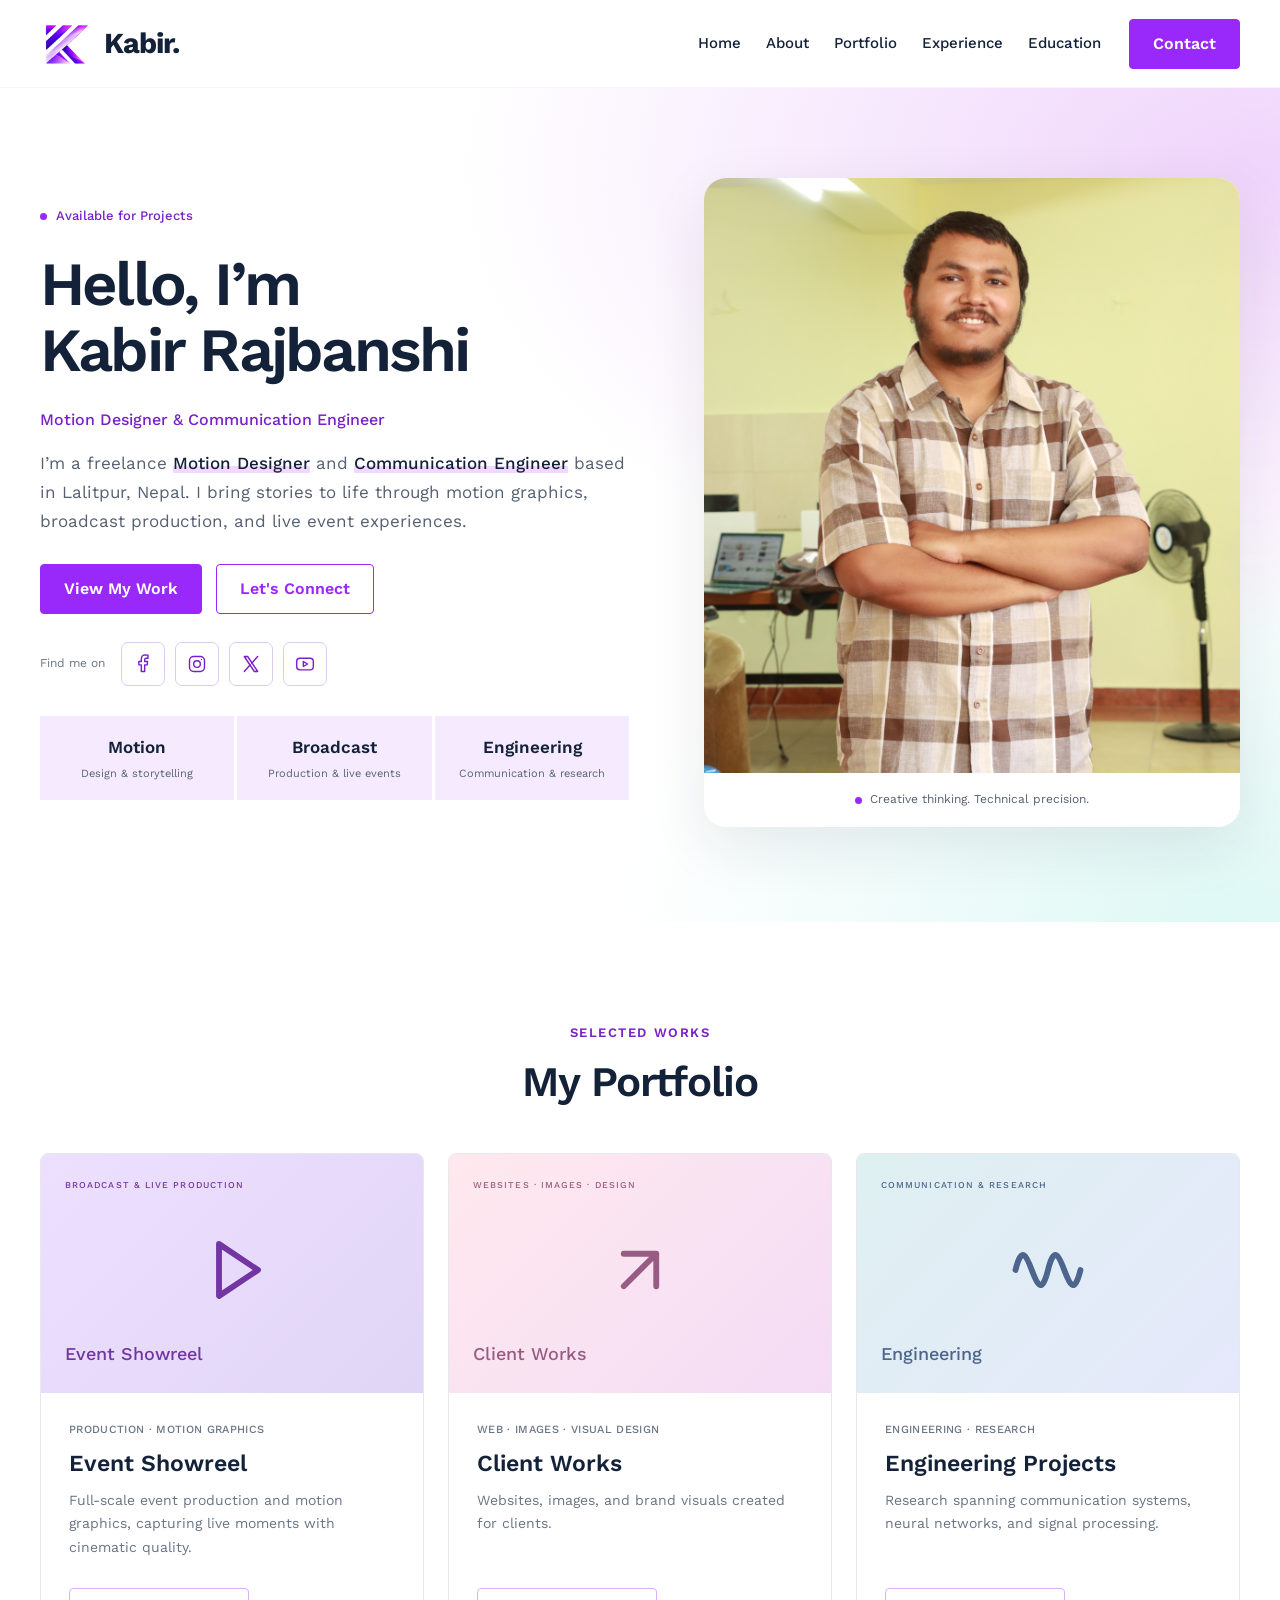
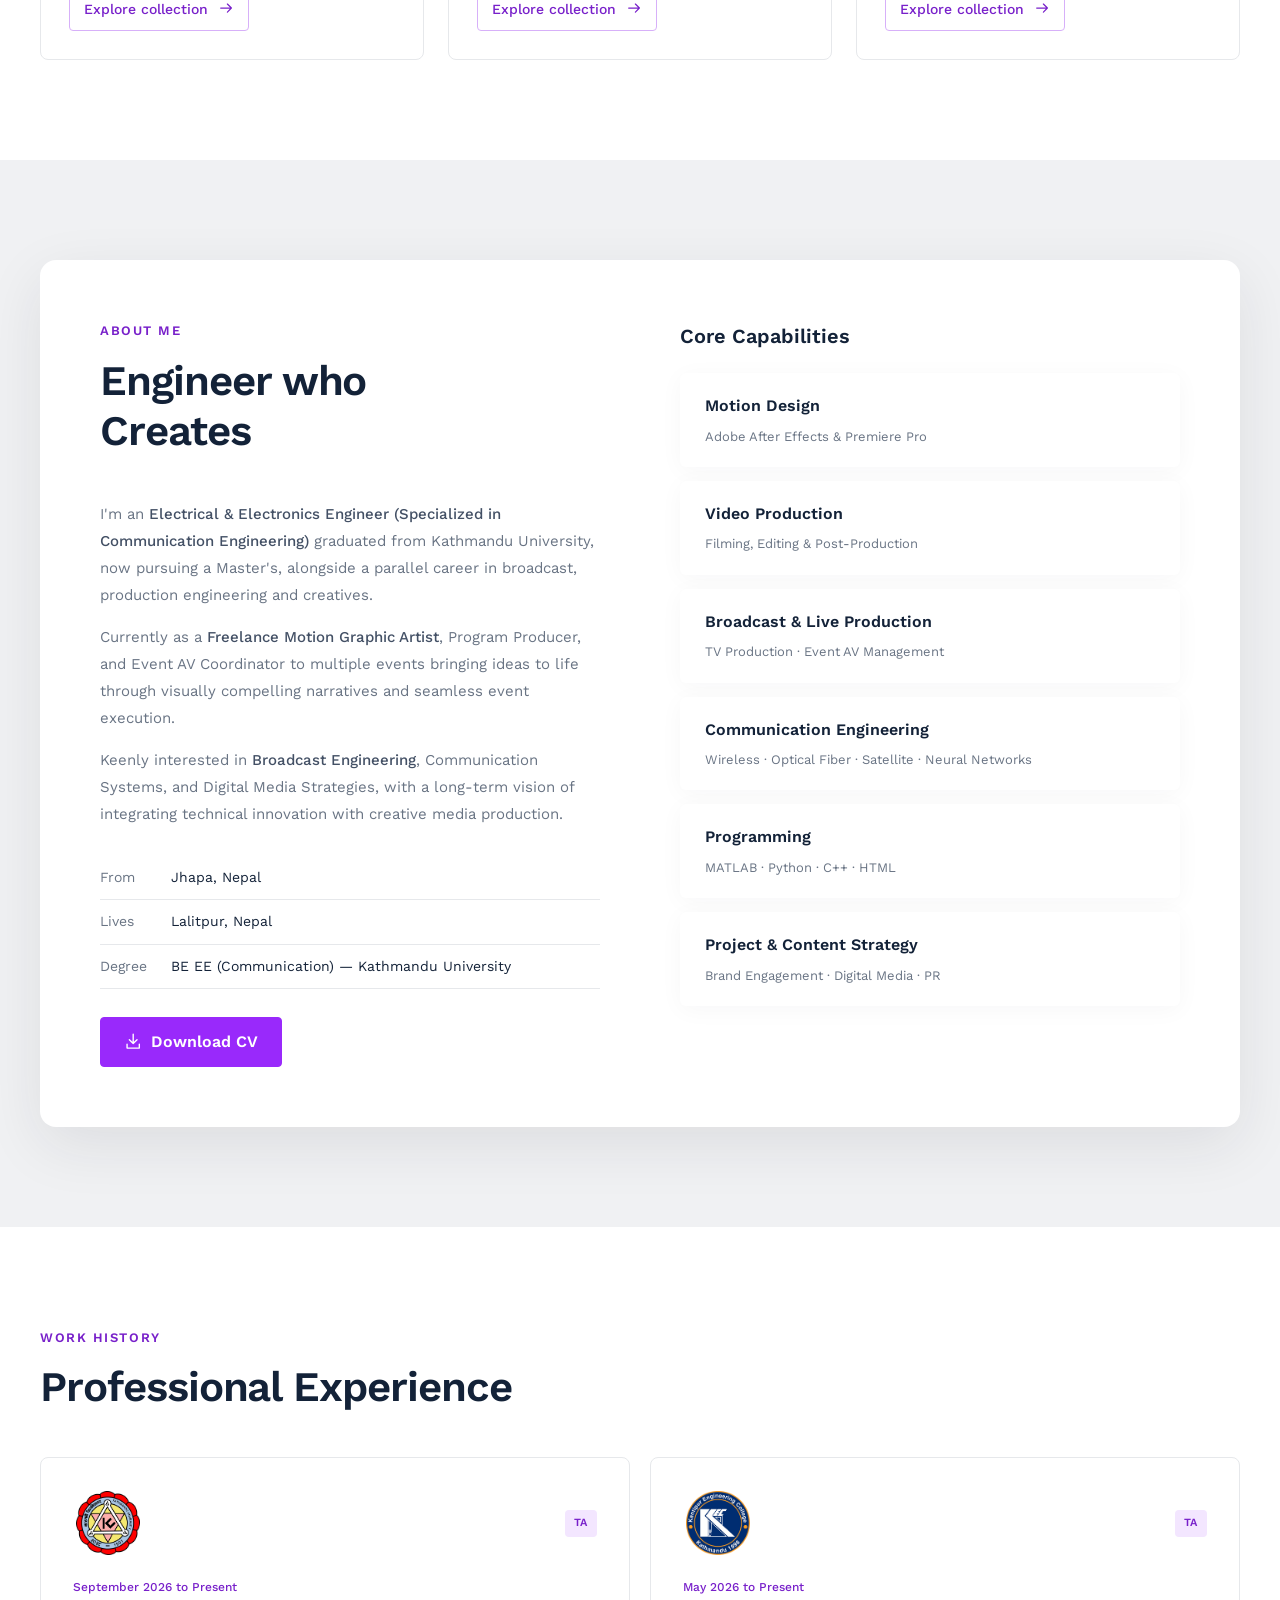
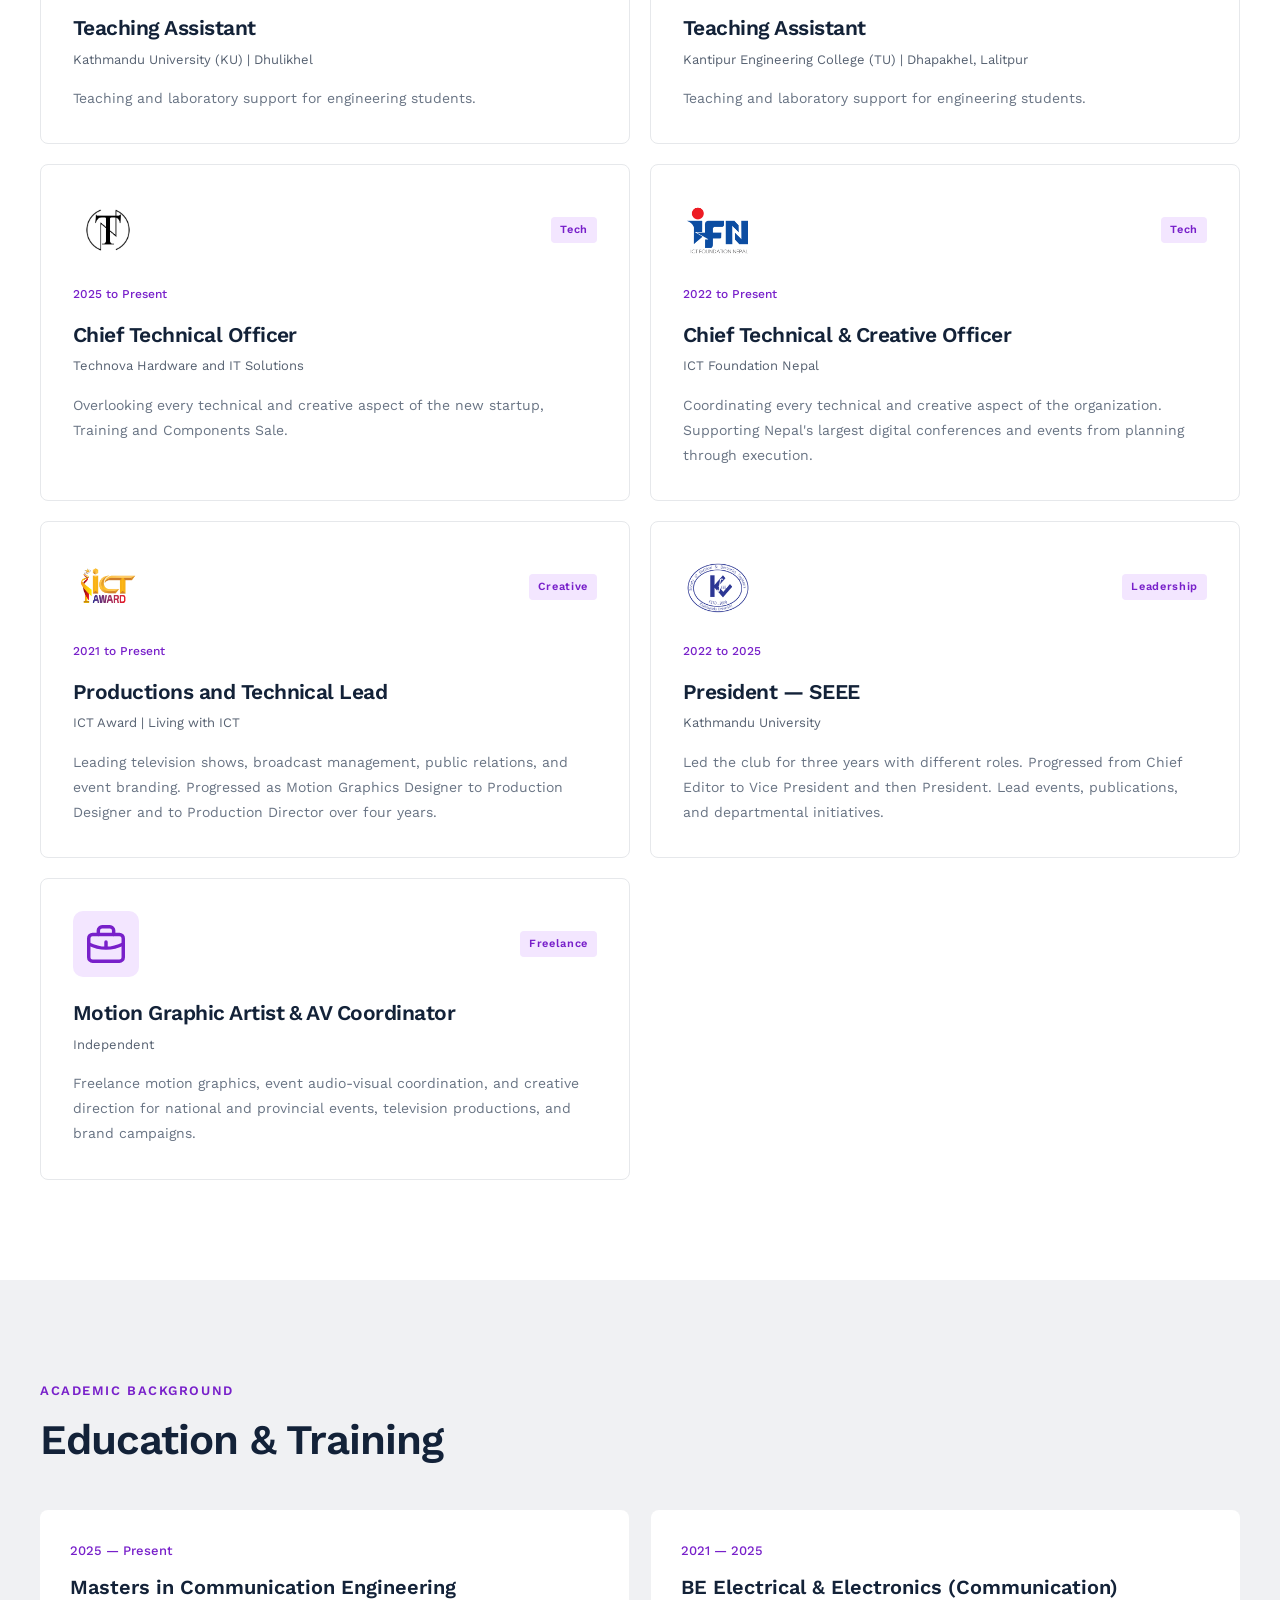
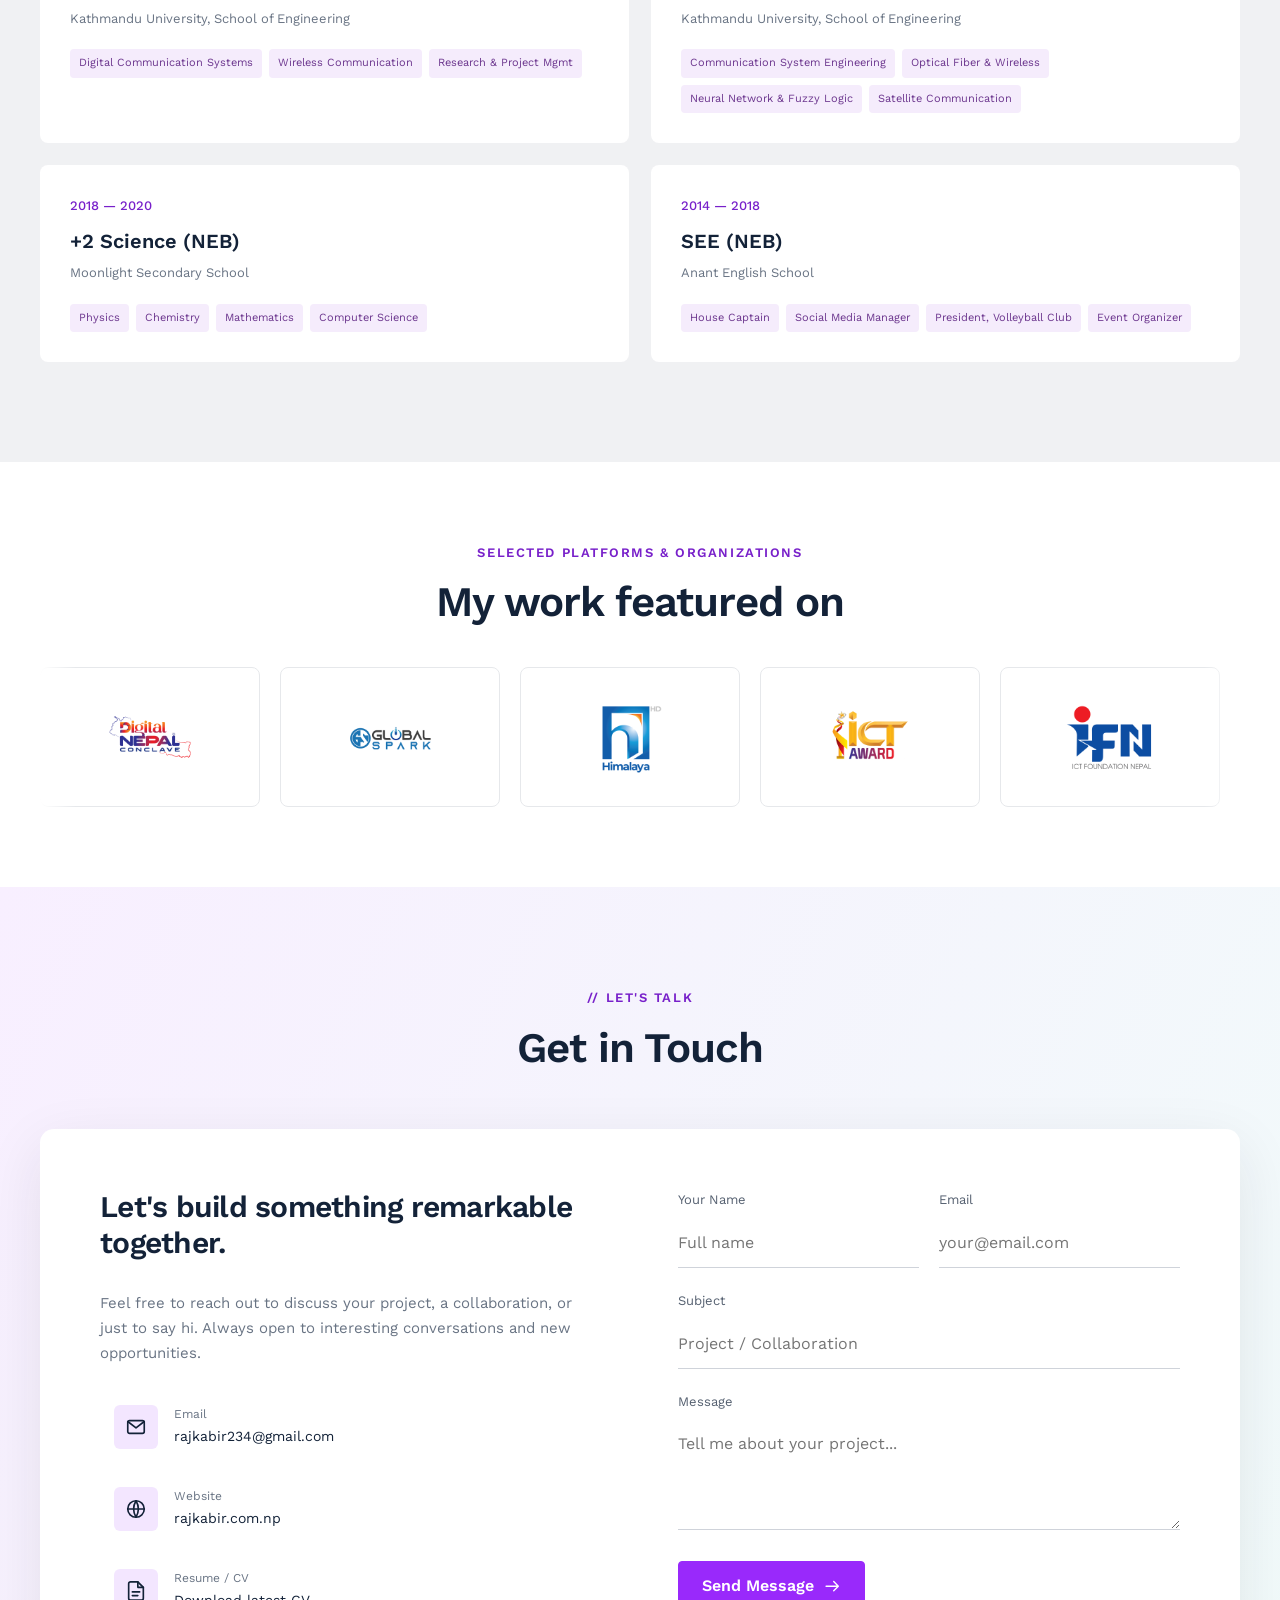
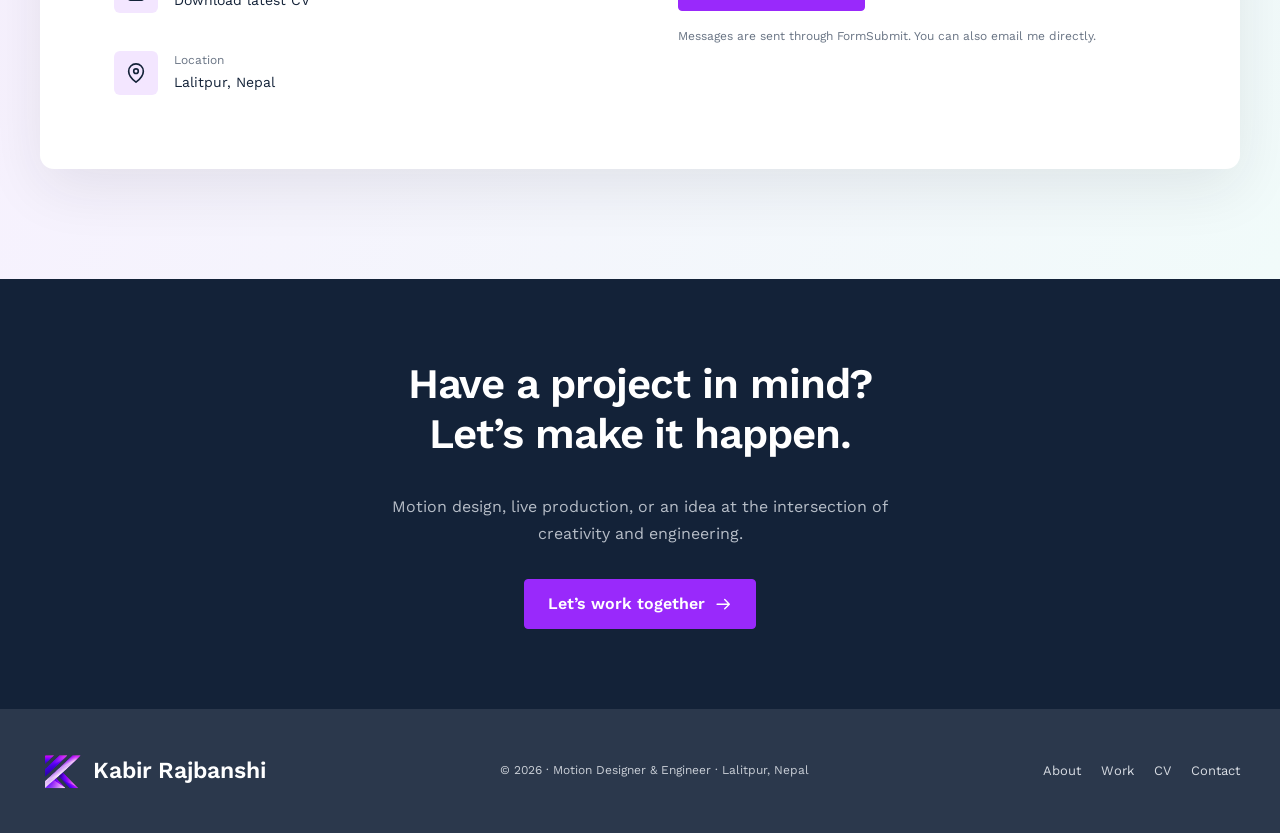
==== commit 3eecba76: "Add hero social links and revise About Me text" ====
--- a/index.html
+++ b/index.html
@@ -7,7 +7,7 @@
 <link rel="preconnect" href="https://fonts.googleapis.com">
 <link href="https://fonts.googleapis.com/css2?family=Work+Sans:wght@300;400;500;600;700&display=swap" rel="stylesheet">
 
-<link rel="stylesheet" href="site.css?v=workplace-logos-1">
+<link rel="stylesheet" href="site.css?v=hero-socials-1">
 <meta name="description" content="Kabir Rajbanshi — motion designer and communication engineer in Nepal. Explore broadcast production, live events, and engineering research."><link rel="icon" type="image/png" href="assets/kabir-logo.png"><link rel="apple-touch-icon" href="assets/kabir-logo.png"><meta name="theme-color" content="#9929fb"></head>
 <body>
 
@@ -33,6 +33,7 @@
         <a href="#portfolio" class="btn-solid">View My Work</a>
         <a href="#contact" class="btn-outline">Let's Connect</a>
       </div>
+      <div class="hero-socials" role="group" aria-label="Social profiles"><span>Find me on</span><div class="social-links"><a href="https://www.facebook.com/rajkabir234/" target="_blank" rel="noopener noreferrer" aria-label="Kabir on Facebook" title="Facebook"><svg viewBox="0 0 24 24" fill="none" stroke="currentColor" stroke-width="1.7" stroke-linecap="round" stroke-linejoin="round" aria-hidden="true" focusable="false"><path d="M14 21v-8h3l.5-4H14V7c0-1.2.4-2 2-2h2V1.5A25 25 0 0 0 15 1c-3 0-5 1.8-5 5v3H7v4h3v8Z"/></svg></a><a href="https://www.instagram.com/rkbr234" target="_blank" rel="noopener noreferrer" aria-label="Kabir on Instagram" title="Instagram"><svg viewBox="0 0 24 24" fill="none" stroke="currentColor" stroke-width="1.7" stroke-linecap="round" stroke-linejoin="round" aria-hidden="true" focusable="false"><rect x="3" y="3" width="18" height="18" rx="5"/><circle cx="12" cy="12" r="4"/><circle cx="17.5" cy="6.5" r=".8" fill="currentColor" stroke="none"/></svg></a><a href="https://x.com/KabirBro2002" target="_blank" rel="noopener noreferrer" aria-label="Kabir on X" title="X"><svg viewBox="0 0 24 24" fill="none" stroke="currentColor" stroke-width="1.7" stroke-linecap="round" stroke-linejoin="round" aria-hidden="true" focusable="false"><path d="M4 3h4l12 18h-4L4 3Z"/><path d="m20 3-7 8M4 21l7-8"/></svg></a><a href="https://www.youtube.com/@rajkabir234" target="_blank" rel="noopener noreferrer" aria-label="Kabir on YouTube" title="YouTube"><svg viewBox="0 0 24 24" fill="none" stroke="currentColor" stroke-width="1.7" stroke-linecap="round" stroke-linejoin="round" aria-hidden="true" focusable="false"><rect x="2" y="5" width="20" height="14" rx="4"/><path d="m10 9 5 3-5 3Z"/></svg></a></div></div>
       <div class="hero-summary"><div><strong>Motion</strong><span>Design &amp; storytelling</span></div><div><strong>Broadcast</strong><span>Production &amp; live events</span></div><div><strong>Engineering</strong><span>Communication &amp; research</span></div></div>
     </div>
 
@@ -90,15 +91,9 @@
     <div>
       <div class="sec-label">About Me</div>
       <h2 class="sec-title">Engineer <span class="ital acc">who</span><br>Creates</h2>
-      <p class="about-text">
-        An <strong>Electrical & Electronics (Communication) Engineering</strong> graduate of Kathmandu University, now pursuing a Master's — alongside a parallel career in motion design, television production, and broadcast engineering.
-      </p>
-      <p class="about-text">
-        Currently working as a <strong>Freelance Motion Graphic Artist</strong>, Program Producer, and Event AV Coordinator — bringing ideas to life through visually compelling narratives and seamless event execution.
-      </p>
-      <p class="about-text">
-        Keenly interested in <strong>Broadcast Engineering</strong>, Communication Systems, and Digital Media Strategies, with a long-term vision of integrating technical innovation with creative media production.
-      </p>
+      <p class="about-text">I'm an <strong>Electrical &amp; Electronics Engineer (Specialized in Communication Engineering)</strong> graduated from Kathmandu University, now pursuing a Master's, alongside a parallel career in broadcast, production engineering and creatives.</p>
+      <p class="about-text">Currently as a <strong>Freelance Motion Graphic Artist</strong>, Program Producer, and Event AV Coordinator to multiple events bringing ideas to life through visually compelling narratives and seamless event execution.</p>
+      <p class="about-text">Keenly interested in <strong>Broadcast Engineering</strong>, Communication Systems, and Digital Media Strategies, with a long-term vision of integrating technical innovation with creative media production.</p>
       <div class="about-details">
         <div class="detail-row"><span class="dk">From</span><span class="dv">Jhapa, Nepal</span></div>
         <div class="detail-row"><span class="dk">Lives</span><span class="dv">Lalitpur, Nepal</span></div>
--- a/site.css
+++ b/site.css
@@ -41,3 +41,5 @@
 .icon{display:inline-block;width:1.15em;height:1.15em;vertical-align:-.18em;flex-shrink:0}.btn-solid,.btn-outline,.nav-cta{gap:9px}.c-link-icon .icon{width:22px;height:22px}.category-art>strong .icon{width:78px;height:78px;vertical-align:middle}.menu-toggle .icon{width:16px;height:16px;margin-left:4px}.port-hover-btn .icon,.item-body>a .icon,.visual-caption .icon{margin-left:5px}.startup-wordmark .icon{width:.75em;height:.75em}.collection nav>a .icon{margin-right:5px}
 
 .exp-header{display:flex;align-items:center;justify-content:space-between;gap:16px;margin-bottom:22px;min-height:66px}.exp-header .exp-category{margin-bottom:0}.exp-logos{display:flex;align-items:center;gap:16px;min-width:0}.exp-logos img{display:block;width:70px;height:64px;object-fit:contain}.exp-logos img+img{width:100px}.exp-logos>.icon{width:46px;height:46px;padding:10px;box-sizing:content-box;background:var(--pale);color:var(--purple-dark);border-radius:10px}@media(max-width:420px){.exp-header{gap:10px}.exp-logos{gap:10px}.exp-logos img{width:56px;height:56px}.exp-logos img+img{width:75px}}
+
+.hero-socials{display:flex;align-items:center;gap:16px;margin-top:28px}.hero-socials>span{font-size:12px;color:var(--muted)}.social-links{display:flex;align-items:center;gap:10px;flex-wrap:wrap}.social-links a{display:inline-flex;align-items:center;justify-content:center;width:44px;height:44px;color:var(--purple-dark);background:#ffffffb3;border:1px solid #dfcbee;border-radius:7px}.social-links a:hover{background:var(--purple);color:white;border-color:var(--purple);transform:translateY(-2px)}.social-links svg{width:20px;height:20px}.hero-socials+.hero-summary{margin-top:30px}@media(max-width:420px){.hero-socials{gap:12px}.social-links{gap:8px}}
